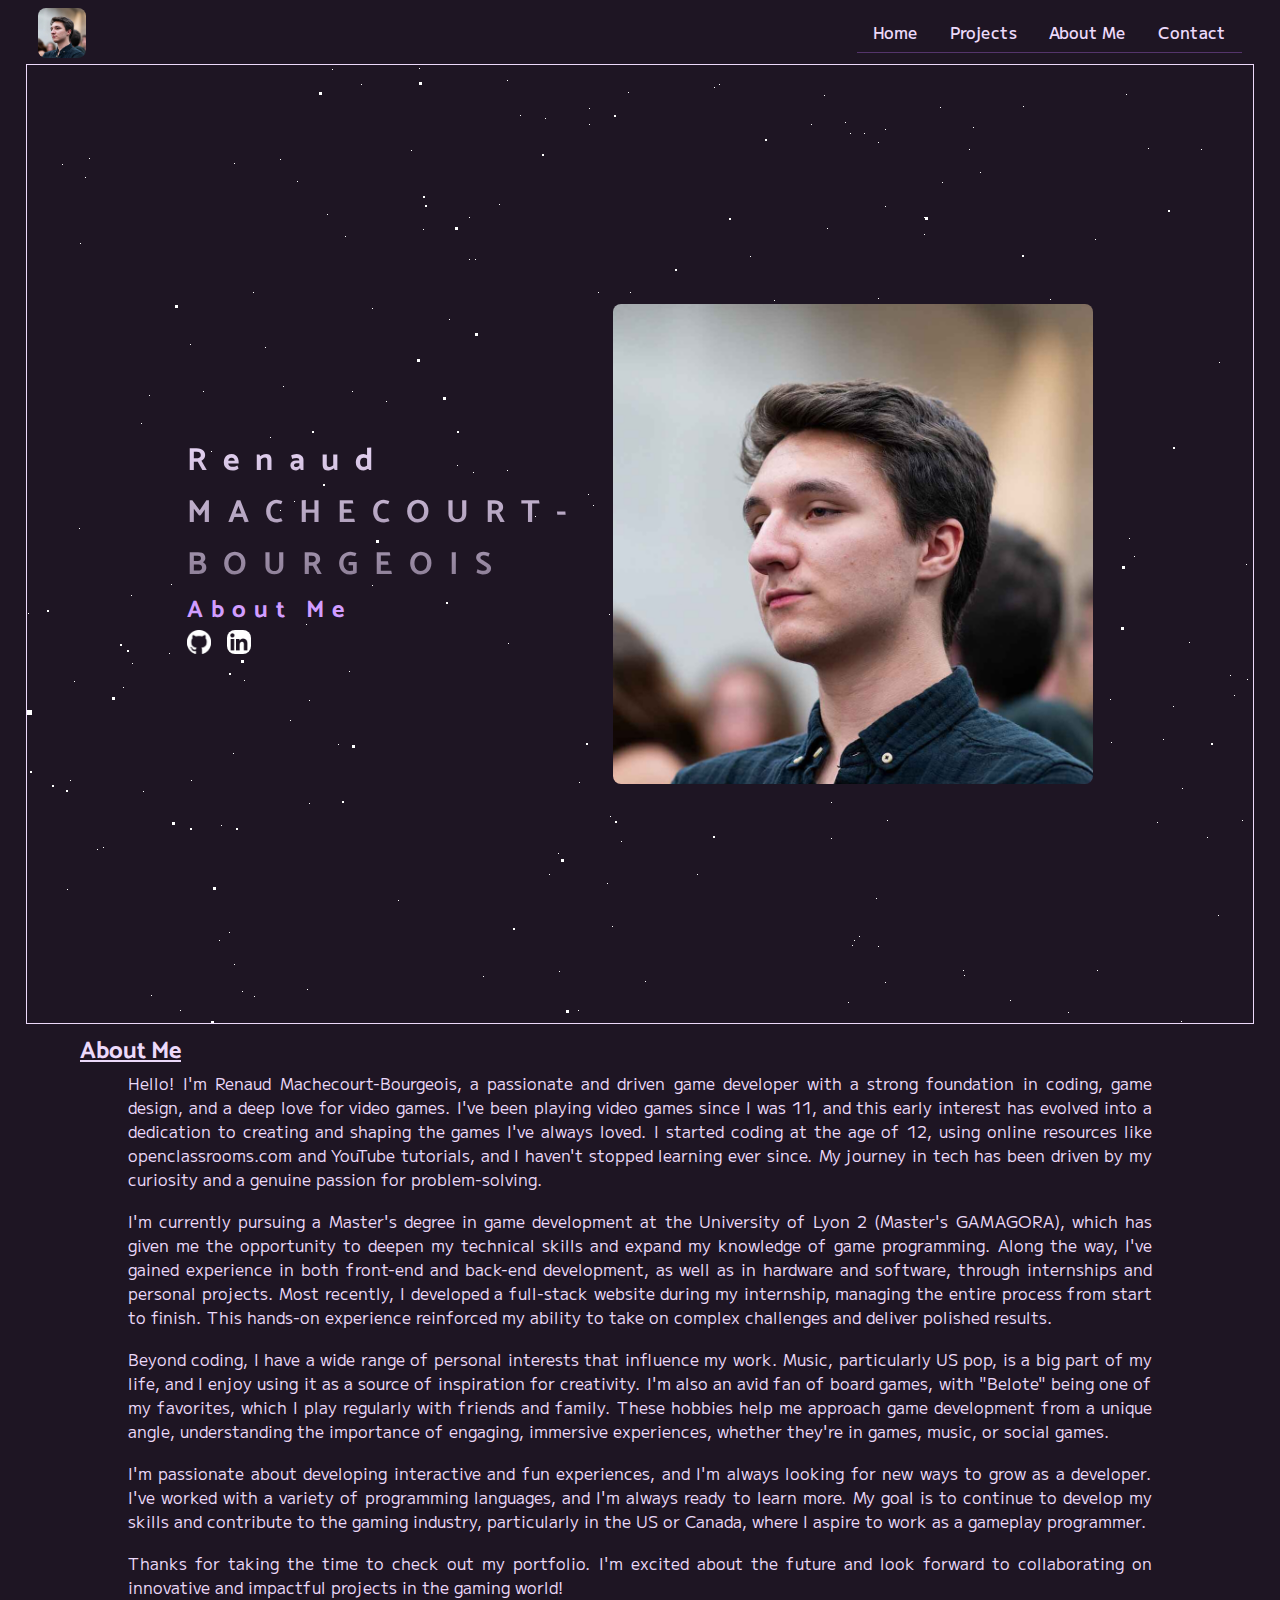
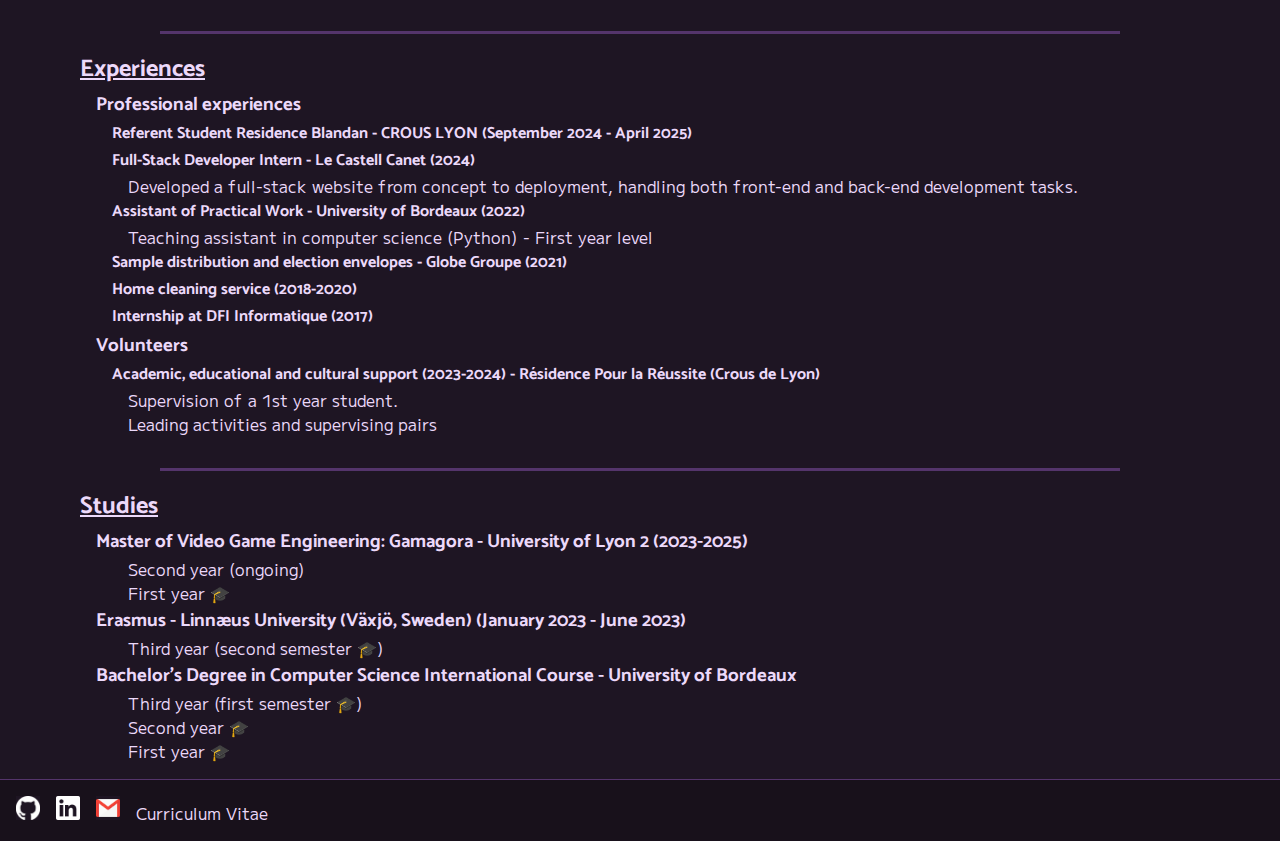
==== about-me.html @ 59f5eea8 "Added About Me page" ====
<!DOCTYPE html>
<html lang="en">
    <head>
        <meta charset="UTF-8">
        <meta name="viewport" content="width=device-width, initial-scale=1.0">
        <meta name="description" content="Welcome to my website/portfolio showing my work in game development">
        <meta property="og:title" content="Renaud MACHECOURT-BOURGEOIS">
        <title>About Me | Renaud Machecourt</title>
        <link rel="stylesheet" href="./styles/style_about-me.css">
        <link rel="stylesheet" href="./styles/stars.css">
        <link rel="manifest" type="application/manifest+json" href="./resources/icons/icons.webmanifest">
        <link rel="icon" href="./resources/images/logo/" type="image/x-icon">
        <script src="./stars.js"></script>
    </head>
    <body>
        <div class="header" id="header">
            <div class="container">
                <div class="logo">
                    <a href="./index.html"><img src="./resources/images/logo/logo.jpg" alt="Logo"></a>
                </div>
                <nav class="navbar">
                    <div class="onglets">
                        <a href="./index.html">Home</a>
                        <a href="./index.html#projects">Projects</a>
                        <a href="./about-me.html">About Me</a>
                        <a href="./contact.html">Contact</a>
                    </div>
                </nav>
            </div>
            <div class="text-header" id="text-header">
                <div class="links">
                    <h1>Renaud <br>MACHECOURT-BOURGEOIS</h1>
                    <h2>About Me</h2>
                    <div class="socials">
                        <a href="https://github.com/iTschoCapic"><img src="./resources/images/logo/GitHub.png" alt="GitHub Logo"></a>
                        <a href="https://www.linkedin.com/in/renaud-machecourt-bourgeois/"><img src="./resources/images/logo/LinkedIn.png" alt="LinkedIn Logo"></a>
                        <!-- <a href="https://itschocapic.github.io/"><img src="" alt=""></a> -->
                    </div>
                </div>
                    
                <img src="./resources/images/photo.jpg" alt="">
                <div class="stars_animation">
                    <div id="stars"></div>
                    <div id="stars2"></div>
                    <div id="stars3"></div>

                    <div id="shooting-star"></div>
                </div>
            </div>
        </div>
        <main>
            <div class="me">
                <h2>About Me</h2>
                    <p>Hello! I'm Renaud Machecourt-Bourgeois, a passionate and driven game developer with a strong foundation in coding, game design, and a deep love for video games. I've been playing video games since I was 11, and this early interest has evolved into a dedication to creating and shaping the games I've always loved. I started coding at the age of 12, using online resources like openclassrooms.com and YouTube tutorials, and I haven't stopped learning ever since. My journey in tech has been driven by my curiosity and a genuine passion for problem-solving.</p>
                    <br>
                    <p>I'm currently pursuing a Master's degree in game development at the University of Lyon 2 (Master's GAMAGORA), which has given me the opportunity to deepen my technical skills and expand my knowledge of game programming. Along the way, I've gained experience in both front-end and back-end development, as well as in hardware and software, through internships and personal projects. Most recently, I developed a full-stack website during my internship, managing the entire process from start to finish. This hands-on experience reinforced my ability to take on complex challenges and deliver polished results.</p>
                    <br>
                    <p>Beyond coding, I have a wide range of personal interests that influence my work. Music, particularly US pop, is a big part of my life, and I enjoy using it as a source of inspiration for creativity. I'm also an avid fan of board games, with "Belote" being one of my favorites, which I play regularly with friends and family. These hobbies help me approach game development from a unique angle, understanding the importance of engaging, immersive experiences, whether they're in games, music, or social games.</p>
                    <br>
                    <p>I'm passionate about developing interactive and fun experiences, and I'm always looking for new ways to grow as a developer. I've worked with a variety of programming languages, and I'm always ready to learn more. My goal is to continue to develop my skills and contribute to the gaming industry, particularly in the US or Canada, where I aspire to work as a gameplay programmer.</p>
                    <br>
                    <p>Thanks for taking the time to check out my portfolio. I'm excited about the future and look forward to collaborating on innovative and impactful projects in the gaming world!</p>
                <div class="border"></div>
            </div>
            <div class="experiences">
                <h2>Experiences</h2>
                    <h3>Professional experiences</h3>
                        <h4>Referent Student Residence Blandan - CROUS LYON (September 2024 - April 2025)</h4>
                        <h4>Full-Stack Developer Intern - Le Castell Canet (2024)</h4>
                            <p>Developed a full-stack website from concept to deployment, handling both front-end and back-end development tasks.</p>
                        <h4>Assistant of Practical Work - University of Bordeaux (2022)</h4>
                            <p>Teaching assistant in computer science (Python) - First year level</p>
                        <h4>Sample distribution and election envelopes - Globe Groupe (2021)</h4>
                        <h4>Home cleaning service (2018-2020)</h4>
                        <h4>Internship at DFI Informatique (2017)</h4>

                        <h3>Volunteers</h3>
                            <h4>Academic, educational and cultural support (2023-2024) - Résidence Pour la Réussite (Crous de Lyon)</h4>
                                <p>Supervision of a 1st year student.</p>
                                <p>Leading activities and supervising pairs</p>
                <div class="border"></div>
            </div>
            <div class="studies">
                <h2>Studies</h2>
                    <h3>Master of Video Game Engineering: Gamagora - University of Lyon 2 (2023-2025)</h3>
                        <p>Second year (ongoing)</p>
                        <p>First year 🎓</p>
                    <h3>Erasmus - Linnæus University (Växjö, Sweden) (January 2023 - June 2023)</h3>
                        <p>Third year (second semester 🎓)</p>
                    <h3>Bachelor's Degree in Computer Science International Course - University of Bordeaux</h3>
                        <p>Third year (first semester 🎓)</p>
                        <p>Second year 🎓</p>
                        <p>First year 🎓</p>
            </div>
        </main>
        <footer>
            <div class="contacts">
                <div class="github"><a href="https://github.com/iTschoCapic"><img src="./resources/images/logo/GitHub.png" alt="GitHub Logo"></a></div>
                <div class="linkedin"><a href="https://www.linkedin.com/in/renaud-machecourt-bourgeois/"><img src="./resources/images/logo/LinkedIn.png" alt="LinkedIn Logo"></a></div>
                <div class="mail"><a href="mailto:renaud.mb.58@gmail.com"><img src="./resources/images/logo/Gmail.png" alt=""></a></div>
                <div class="curriculum-vitae"><a href="./curriculum-vitae.html">Curriculum Vitae</a></div>
            </div>
        </footer>
    </body>
</html>
---- styles/style_about-me.css ----
@import url('https://fonts.googleapis.com/css2?family=Catamaran:wght@100..900&family=M+PLUS+2:wght@100..900&display=swap');

:root {
    --background: #18111B;      /* 1 */
    --foreground: #1E1523;      /* 2 */

    --muted: ;
    --muted-foreground: ;

    --accent: ;
    --accent-foreground: ;

    --popover: ;
    --popover-foreground: ;

    --border: #54346B;          /* 6 */
    --input: ;

    --card: #301C3B;            /* 3 */
    --card-foreground: #3D224E; /* 4 */

    --primary: #ECD9FA;
    --primary-foreground: #D19DFF;

    --secondary: ;
    --secondary-foreground: ;

    --destructive: ;
    --destructive-foreground: ;

    --ring: #664282;            /* 7 */

    --radius: 0.5rem;
}

/* Basic reset and styling */
* {
    margin: 0;
    padding: 0;
    box-sizing: border-box;
    background-color: #1E1523;
    color: var(--primary);
}

body {
    font-size: 1rem; /* Sets a base font-size for rem units */
}

h1, h2, h3, h4, h5, h6 {
    font-family: Catamaran;
}

p, .skill, a {
    font-family: 'M PLUS 2';
}

.header {
    font-family: Catamaran;
    width: 100%;
    padding: 0.5rem 2%;
}

.header .container {
    display: flex; /* Use flexbox to place logo and navbar side by side */
    justify-content: space-between; /* Distribute space between logo and navbar */
    align-items: center; /* Align them vertically in the middle */
    height: 3rem; /* Set a height for the container */
    width: 100%;
    padding: 0.5rem 1%; /* Padding on the left and right */
}

/* -------------------------------------------------- */
/* ---------------------- Logo ---------------------- */
/* -------------------------------------------------- */

body .header .logo{
    z-index: 3;
    height: 3rem;
    border-radius: 0.5rem;
}

body .header .logo a {
    display: flex;
    border-radius: 0.5rem;
}

body .header .logo a:hover {
    opacity: 0.7;
    transition: ease 0.3s;
}

body .header .logo a img {
    max-width: 100%;
    max-height: 100%;
    width: 3rem;
    border-radius: 0.5rem;
}

/* -------------------------------------------------- */
/* --------------------- NavBar --------------------- */
/* -------------------------------------------------- */
.navbar {
    z-index: 0;
    display: grid;
    justify-content: right;
    border-bottom: solid 0.1rem var(--border);
}

.navbar a {
    display: flex;
    text-decoration: none;
    padding: 0.5rem 1rem;
    font-weight: 500;
    transition: background-color 0.3s ease;
}

.navbar a:hover {
    background-color: var(--foreground); /* #9A5CD0 */ 
}

.navbar .onglets {
    display: flex;
}

.navbar .onglets :hover {
    background-color: var(--card);
}

.navbar .onglets img {
    width: 1rem;
    margin-top: 0.4rem;
    margin-left: 0.2rem;
    margin-bottom: 0.4rem;
}

.navbar .onglets img:hover {
    width: 1rem;
    font-weight: bold;
    text-decoration: none;
    border-bottom: none;
}

/* -------------------------------------------------- */
/* ------------------ Text-Header ------------------- */
/* -------------------------------------------------- */

.header .text-header {
    margin-top: 0.5rem;
    min-height: 60rem;
    max-height: 60rem;
    position: relative;
    z-index: 2;
    display: flex;
    flex-direction: row;
    align-items: center;
    justify-content: space-between;
    border: solid 0.1rem var(--primary);
    background-color: transparent;
    overflow: hidden;
}

.header .text-header .links {
    background-color: transparent;
    margin-left: 10rem;
}

.header .text-header .links h1 {
    color: var(--primary);
    text-align: left;
    letter-spacing: 1rem;

    background: linear-gradient(var(--primary), rgba(236, 217, 250, 0.5));
    -webkit-background-clip: text;
    -webkit-text-fill-color: transparent;
    background-clip: text;
    color: transparent;
    background-color: transparent;
}

.header .text-header .links h2 {
    color: var(--primary-foreground);
    text-align: left;
    letter-spacing: 0.5rem;

    -webkit-background-clip: text;
    background-clip: text;
    background-color: transparent;
}

.header .text-header .links .socials {
    z-index: 2;
    display: flex;
    flex-direction: row;
    justify-content: left;
    gap: 1rem;
    align-items: center;
    background-color: transparent;
}

.header .text-header .links .socials a {
    width: 1.5rem;
    height: 1.5rem;
}

.header .text-header .links .socials a img {
    width: 1.5rem;
    height: 1.5rem;
}

.header .text-header img {
    z-index: 1;
    border-radius: 0.5rem;
    width: 30rem;
    margin-right: 10rem;
}

/* -------------------------------------------------- */
/* ---------------------- Main ---------------------- */
/* -------------------------------------------------- */

main h2 {
    margin-left: -5rem;
    margin-right: -5rem;
    text-decoration: underline;
}

main h3 {
    margin-left: -4rem;
    margin-right: -4rem;
}

main h4 {
    margin-left: -3rem;
    margin-right: -3rem;
}

main p {
    margin-left: -2rem;
    margin-right: -2rem;
    text-align: justify;
}

main p i {
    margin-left: -2rem;
    text-align: start;
}

main {
    padding-bottom: 1rem;
    margin: 0rem 10rem 0rem 10rem;
}

main .border {
    padding: 1rem 0rem 0rem 0rem;
    margin-top: 2rem;
    border-top: solid 0.2rem var(--border);
}

/* -------------------------------------------------- */
/* --------------------- Footer --------------------- */
/* -------------------------------------------------- */

footer {
    display: flex;
    justify-content: space-between;
    padding: 1rem;
    border-top: solid 0.1rem var(--border);
    background-color: var(--background);
    width: 100%;
    box-sizing: border-box; /* Ensure padding is included in the width */
}

footer .contacts {
    background-color: var(--background);
}

footer .contacts a {
    text-decoration: none;
    background-color: var(--background);
}

footer .contacts a img {
    width: 1.5rem;
    height: 1.5rem;
}

footer .contacts {
    display: flex;
    flex-direction: row; /* Stack items vertically */
    gap: 1rem;
    align-items: flex-end;
}

@media (max-width: 768px) {
    .skills .categories-container {
        grid-template-columns: 1fr;
    }
}
---- styles/stars.css ----
:root {
    --shadows-small: multiple-box-shadow(700);
    --shadows-medium: multiple-box-shadow(200);
    --shadows-big: multiple-box-shadow(100);
    --shadows-shooting: multiple-box-shadow(1);
}

.header .text-header .stars_animation {
    position: absolute;
    pointer-events: none; /* Allow interaction with elements on top */
    z-index: -1; /* Keep it behind the header content */
}

.header .text-header #stars {
    width: 1px;
    height: 1px;
    background: transparent;
    box-shadow: var(--shadows-small);
    animation: animStar 50s linear infinite;
}
  
.header .text-header #stars::after {
    content: " ";
    position: absolute;
    top: 100%;
    width: 1px;
    height: 1px;
    background: transparent;
    box-shadow: var(--shadows-small);
}
  
.header .text-header #stars2 {
    width: 2px;
    height: 2px;
    background: transparent;
    box-shadow: var(--shadows-medium);
    animation: animStar 100s linear infinite;
}
  
.header .text-header #stars2::after {
    content: " ";
    position: absolute;
    top: 100%;
    width: 2px;
    height: 2px;
    background: transparent;
    box-shadow: var(--shadows-medium);
}
  
.header .text-header #stars3 {
    width: 3px;
    height: 3px;
    background: transparent;
    box-shadow: var(--shadows-big);
    animation: animStar 150s linear infinite, twinkle 5s linear infinite;
}
  
.header .text-header #stars3::after {
    content: " ";
    position: absolute;
    top: 100%;
    width: 3px;
    height: 3px;
    background: transparent;
    box-shadow: var(--shadows-big);
}

.header .text-header #shooting-star {
    width: 5px;
    height: 5px;
    background: transparent;
    box-shadow: var(--shadows-shooting);
    animation: animShootingStar 10s linear infinite;
}

.header .text-header #shooting-star:after {
    content: " ";
    position: absolute;
    top: 100%;
    width: 5px;
    height: 5px;
    background: transparent;
    box-shadow: var(--shadows-shooting);
}

@keyframes animStar {
    from {
        transform: translate(0vh);
    }
    to {
        transform: translate(-20vh, -50vh);
    }
}

@keyframes animShootingStar {
    from {
        transform: translate(0vh);
    }
    to {
        transform: translate(300vh, -40vh);
    }
}

@keyframes twinkle {
    0% {
      opacity: 0.5;
    }
    50% {
      opacity: 1;
    }
    100% {
      opacity: 0.5;
    }
  }
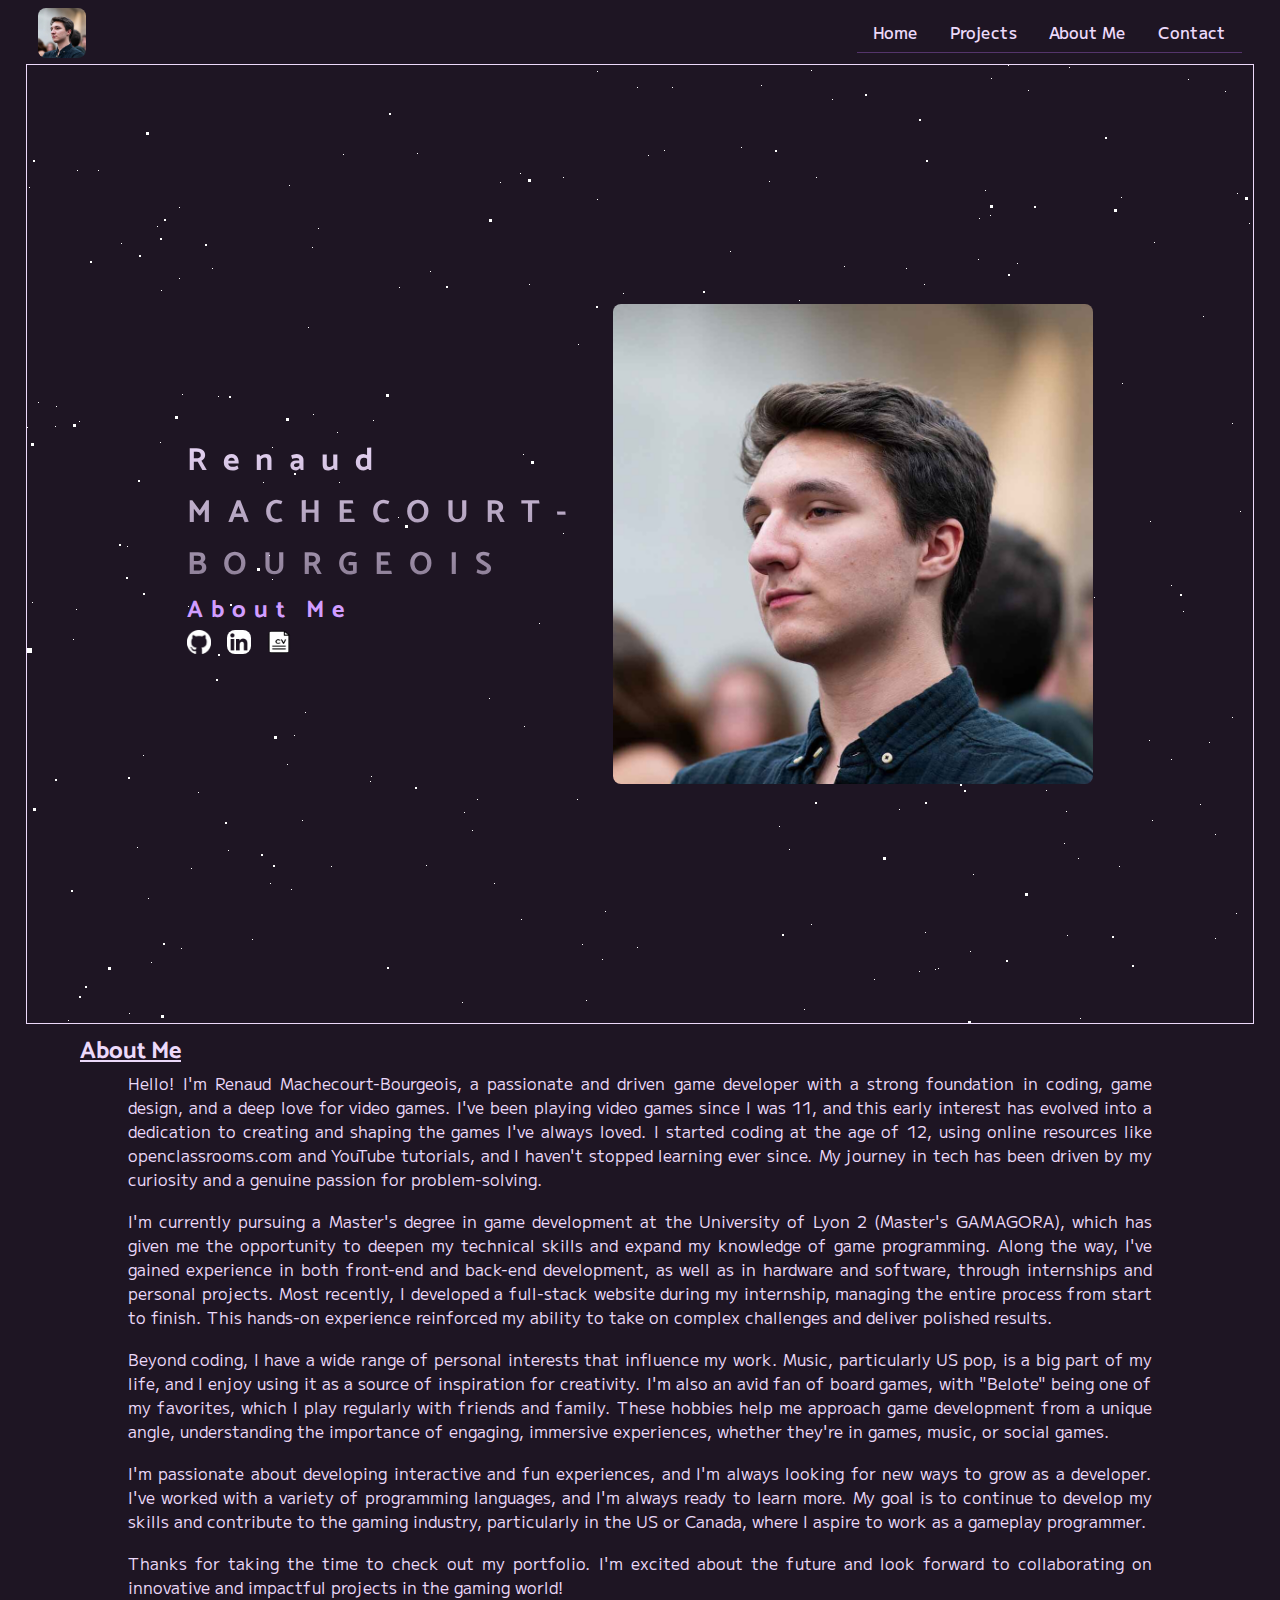
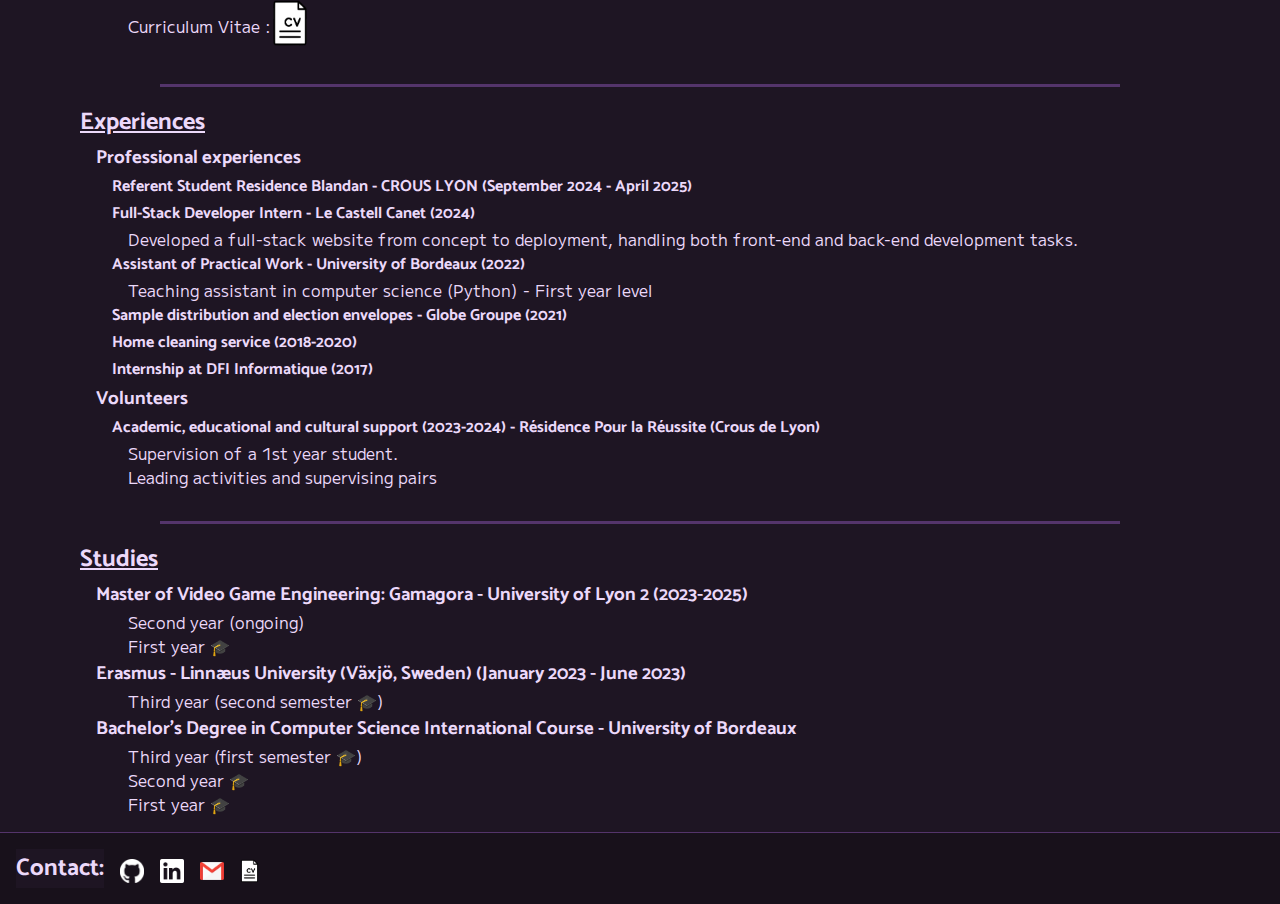
==== commit be7a1995: "adjusting footer" ====
--- a/about-me.html
+++ b/about-me.html
@@ -23,7 +23,7 @@
                         <a href="./index.html">Home</a>
                         <a href="./index.html#projects">Projects</a>
                         <a href="./about-me.html">About Me</a>
-                        <a href="./contact.html">Contact</a>
+                        <a href="./index.html#contacts">Contact</a>
                     </div>
                 </nav>
             </div>
@@ -34,6 +34,7 @@
                     <div class="socials">
                         <a href="https://github.com/iTschoCapic"><img src="./resources/images/logo/GitHub.png" alt="GitHub Logo"></a>
                         <a href="https://www.linkedin.com/in/renaud-machecourt-bourgeois/"><img src="./resources/images/logo/LinkedIn.png" alt="LinkedIn Logo"></a>
+                        <a href="./resources/MACHECOURT-BOURGEOIS_Renaud-Curriculum-Vitae.pdf" download><img src="./resources/images/logo/cv2.png" alt=""></a>
                         <!-- <a href="https://itschocapic.github.io/"><img src="" alt=""></a> -->
                     </div>
                 </div>
@@ -60,9 +61,11 @@
                     <p>I'm passionate about developing interactive and fun experiences, and I'm always looking for new ways to grow as a developer. I've worked with a variety of programming languages, and I'm always ready to learn more. My goal is to continue to develop my skills and contribute to the gaming industry, particularly in the US or Canada, where I aspire to work as a gameplay programmer.</p>
                     <br>
                     <p>Thanks for taking the time to check out my portfolio. I'm excited about the future and look forward to collaborating on innovative and impactful projects in the gaming world!</p>
+
+                    <p class="cv">Curriculum Vitae :<a href="./resources/MACHECOURT-BOURGEOIS_Renaud-Curriculum-Vitae.pdf" download><img src="./resources/images/logo/cv2.png" alt=""></a></p>
                 <div class="border"></div>
             </div>
-            <div class="experiences">
+            <div class="experiences" id="curriculum-vitae">
                 <h2>Experiences</h2>
                     <h3>Professional experiences</h3>
                         <h4>Referent Student Residence Blandan - CROUS LYON (September 2024 - April 2025)</h4>
@@ -95,10 +98,11 @@
         </main>
         <footer>
             <div class="contacts">
+                <h2>Contact:</h2>
                 <div class="github"><a href="https://github.com/iTschoCapic"><img src="./resources/images/logo/GitHub.png" alt="GitHub Logo"></a></div>
                 <div class="linkedin"><a href="https://www.linkedin.com/in/renaud-machecourt-bourgeois/"><img src="./resources/images/logo/LinkedIn.png" alt="LinkedIn Logo"></a></div>
                 <div class="mail"><a href="mailto:renaud.mb.58@gmail.com"><img src="./resources/images/logo/Gmail.png" alt=""></a></div>
-                <div class="curriculum-vitae"><a href="./curriculum-vitae.html">Curriculum Vitae</a></div>
+                <div class="curriculum-vitae"><a href="./resources/MACHECOURT-BOURGEOIS_Renaud-Curriculum-Vitae.pdf" download><img src="./resources/images/logo/cv2.png" alt=""></a></div>
             </div>
         </footer>
     </body>
--- a/styles/style_about-me.css
+++ b/styles/style_about-me.css
@@ -205,6 +205,7 @@
 .header .text-header .links .socials a img {
     width: 1.5rem;
     height: 1.5rem;
+    background-color: transparent;
 }
 
 .header .text-header img {
@@ -218,6 +219,21 @@
 /* ---------------------- Main ---------------------- */
 /* -------------------------------------------------- */
 
+main {
+    padding-bottom: 1rem;
+    margin: 0rem 10rem 0rem 10rem;
+}
+
+main .border {
+    padding: 1rem 0rem 0rem 0rem;
+    margin-top: 2rem;
+    border-top: solid 0.2rem var(--border);
+}
+
+main img {
+    height: 3rem;
+}
+
 main h2 {
     margin-left: -5rem;
     margin-right: -5rem;
@@ -245,15 +261,12 @@
     text-align: start;
 }
 
-main {
-    padding-bottom: 1rem;
-    margin: 0rem 10rem 0rem 10rem;
-}
-
-main .border {
-    padding: 1rem 0rem 0rem 0rem;
-    margin-top: 2rem;
-    border-top: solid 0.2rem var(--border);
+main .cv {
+    margin-left: -2rem;
+    margin-right: -2rem;
+    text-align: justify;
+    display: flex;          /* Enable flexbox layout */
+    align-items: center;     /* Vertically center the content */
 }
 
 /* -------------------------------------------------- */
@@ -270,25 +283,22 @@
     box-sizing: border-box; /* Ensure padding is included in the width */
 }
 
-footer .contacts {
-    background-color: var(--background);
-}
-
 footer .contacts a {
     text-decoration: none;
     background-color: var(--background);
 }
 
 footer .contacts a img {
-    width: 1.5rem;
     height: 1.5rem;
+    background-color: var(--background);
 }
 
 footer .contacts {
     display: flex;
-    flex-direction: row; /* Stack items vertically */
+    flex-direction: row;
     gap: 1rem;
     align-items: flex-end;
+    background-color: var(--background);
 }
 
 @media (max-width: 768px) {
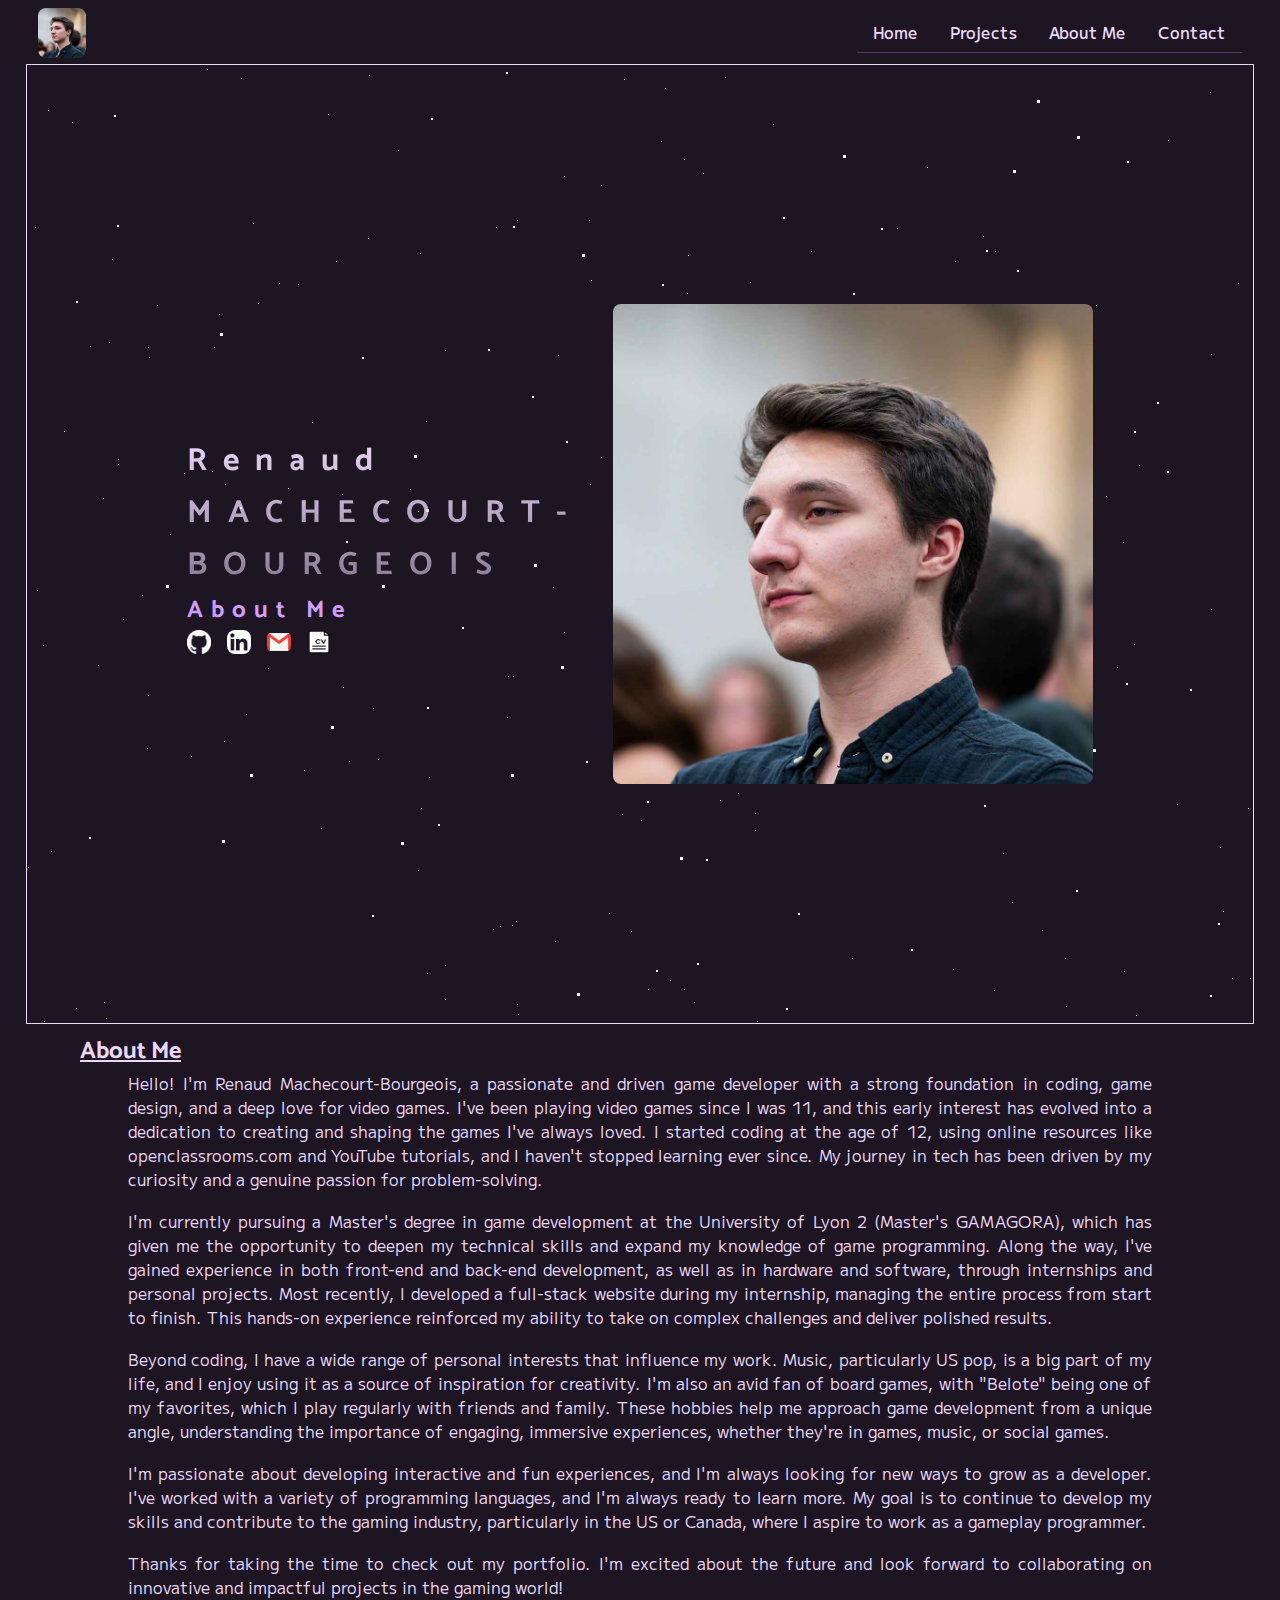
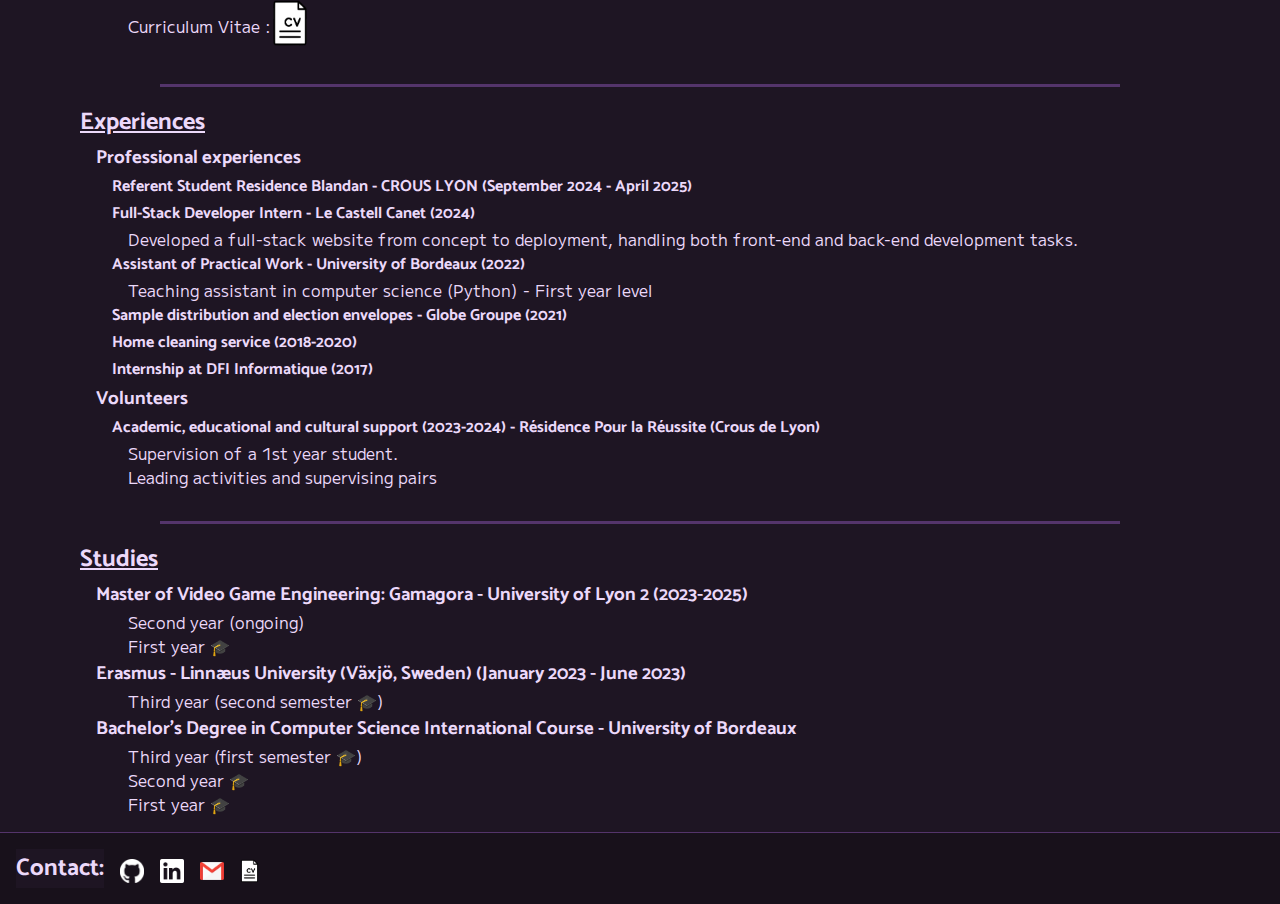
==== commit ea1946de: "Fix and add footer img in text-header" ====
--- a/about-me.html
+++ b/about-me.html
@@ -34,8 +34,8 @@
                     <div class="socials">
                         <a href="https://github.com/iTschoCapic"><img src="./resources/images/logo/GitHub.png" alt="GitHub Logo"></a>
                         <a href="https://www.linkedin.com/in/renaud-machecourt-bourgeois/"><img src="./resources/images/logo/LinkedIn.png" alt="LinkedIn Logo"></a>
+                        <a href="mailto:renaud.mb.58@gmail.com"><img src="./resources/images/logo/Gmail.png" alt=""></a>
                         <a href="./resources/MACHECOURT-BOURGEOIS_Renaud-Curriculum-Vitae.pdf" download><img src="./resources/images/logo/cv2.png" alt=""></a>
-                        <!-- <a href="https://itschocapic.github.io/"><img src="" alt=""></a> -->
                     </div>
                 </div>
                     
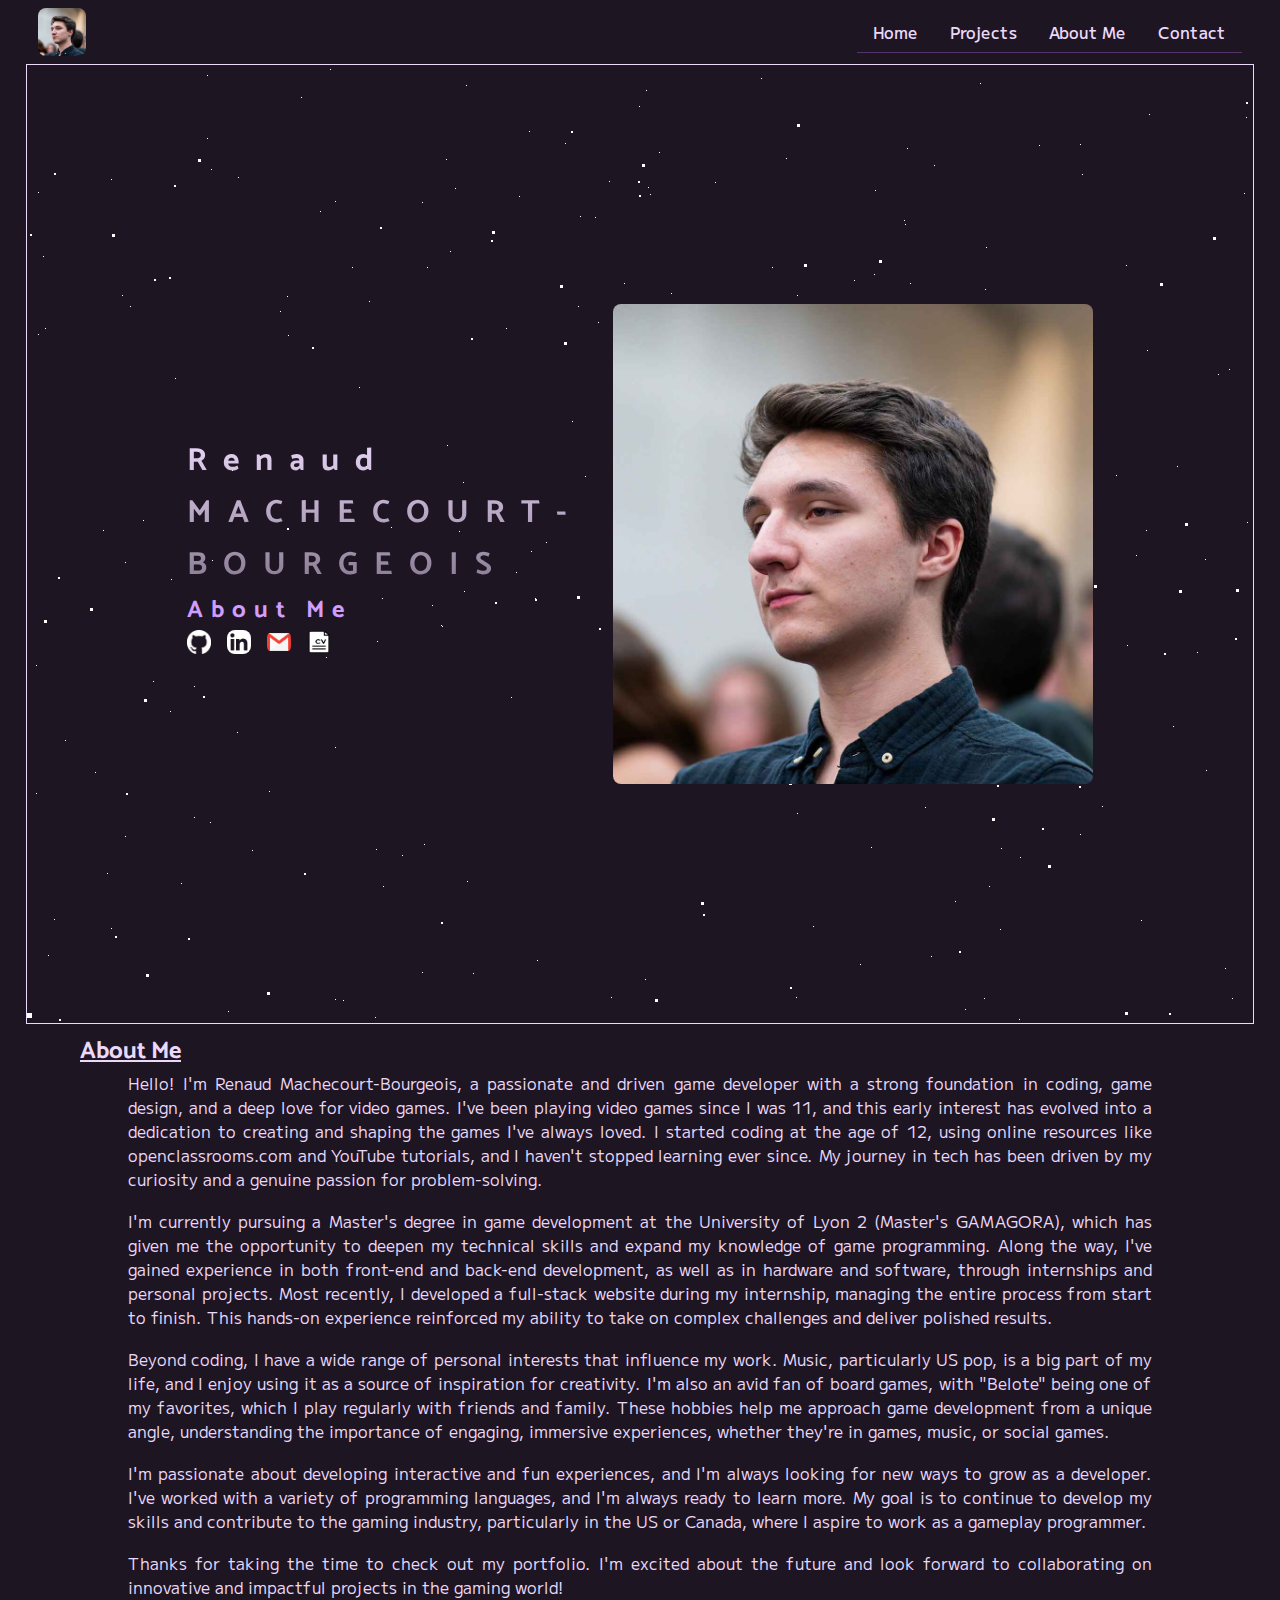
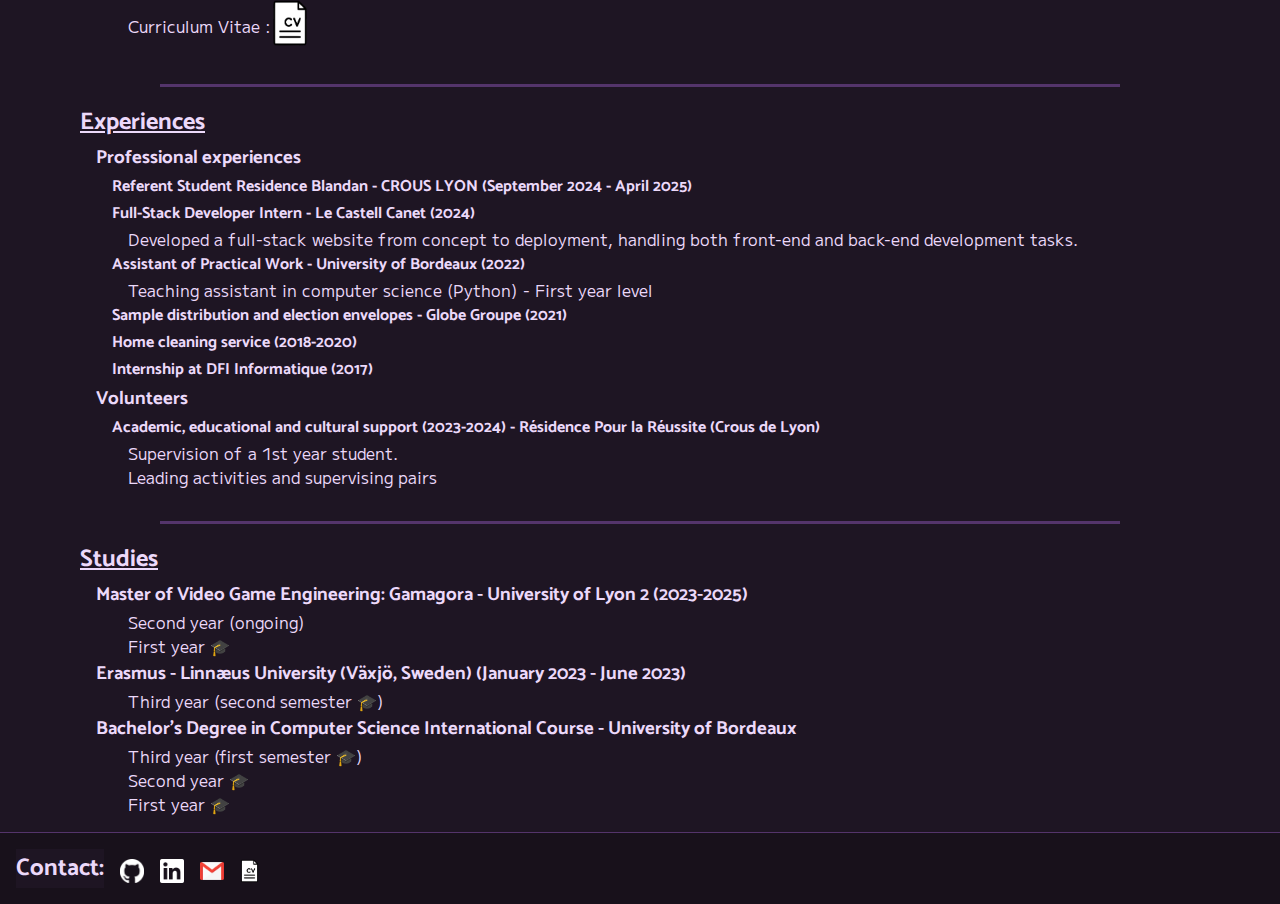
==== commit 884ef692: "Adding GeoMod page, correcting css in text-header" ====
--- a/about-me.html
+++ b/about-me.html
@@ -21,7 +21,7 @@
                 <nav class="navbar">
                     <div class="onglets">
                         <a href="./index.html">Home</a>
-                        <a href="./index.html#projects">Projects</a>
+                        <a href="./projects.html">Projects</a>
                         <a href="./about-me.html">About Me</a>
                         <a href="./index.html#contacts">Contact</a>
                     </div>
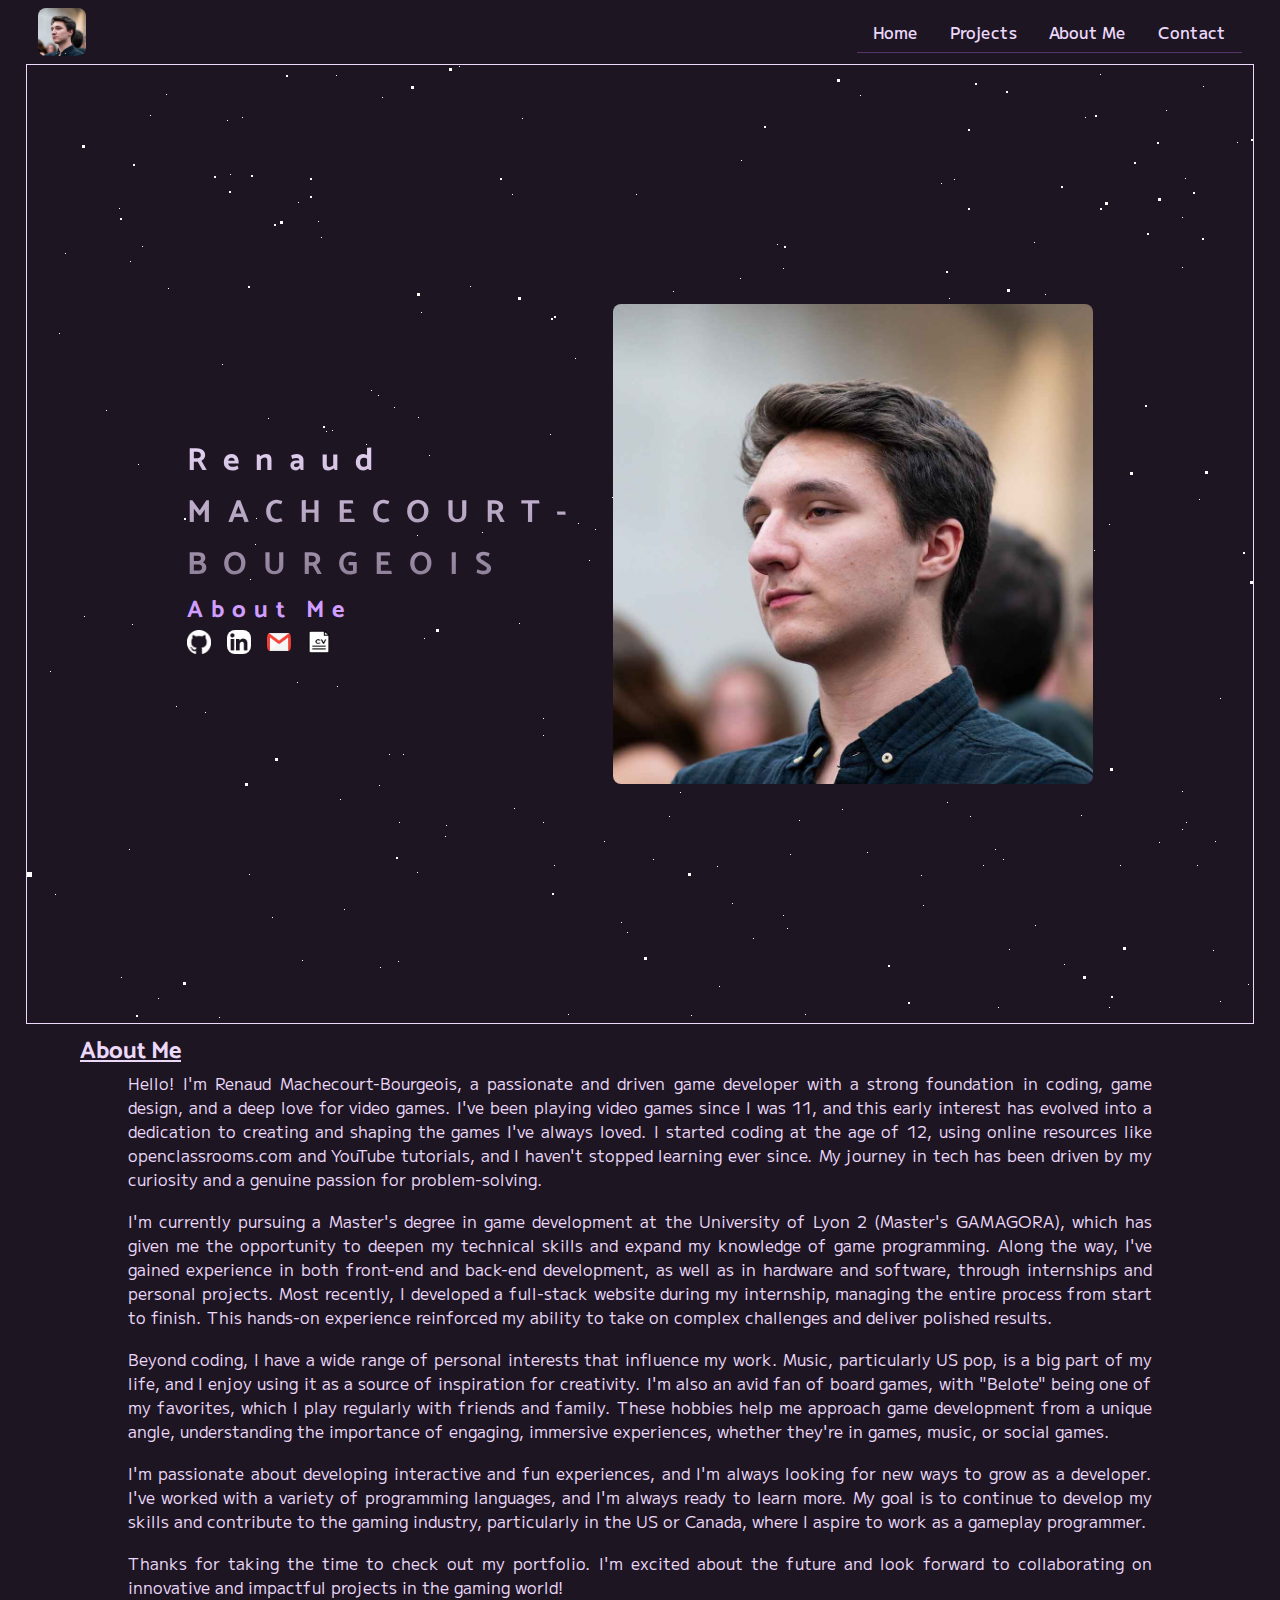
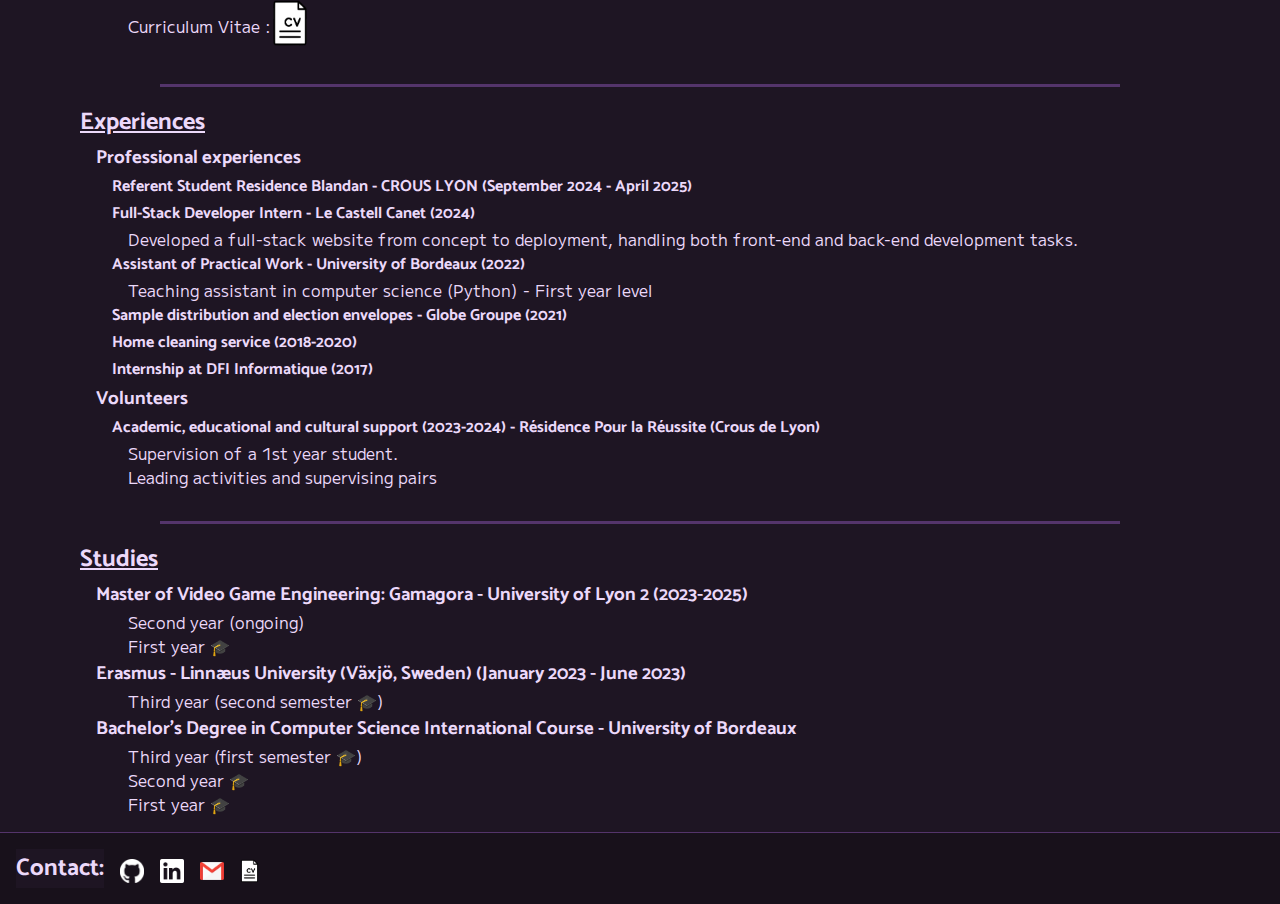
==== commit 4f67852b: "Added phone version for all pages, also adapted the planetes.css for phone" ====
--- a/about-me.html
+++ b/about-me.html
@@ -39,7 +39,7 @@
                     </div>
                 </div>
                     
-                <img src="./resources/images/photo.jpg" alt="">
+                <img src="./resources/images/photo.jpg" alt="" class="photo">
                 <div class="stars_animation">
                     <div id="stars"></div>
                     <div id="stars2"></div>
@@ -52,20 +52,20 @@
         <main>
             <div class="me">
                 <h2>About Me</h2>
-                    <p>Hello! I'm Renaud Machecourt-Bourgeois, a passionate and driven game developer with a strong foundation in coding, game design, and a deep love for video games. I've been playing video games since I was 11, and this early interest has evolved into a dedication to creating and shaping the games I've always loved. I started coding at the age of 12, using online resources like openclassrooms.com and YouTube tutorials, and I haven't stopped learning ever since. My journey in tech has been driven by my curiosity and a genuine passion for problem-solving.</p>
+                    <p class="about-me-p">Hello! I'm Renaud Machecourt-Bourgeois, a passionate and driven game developer with a strong foundation in coding, game design, and a deep love for video games. I've been playing video games since I was 11, and this early interest has evolved into a dedication to creating and shaping the games I've always loved. I started coding at the age of 12, using online resources like openclassrooms.com and YouTube tutorials, and I haven't stopped learning ever since. My journey in tech has been driven by my curiosity and a genuine passion for problem-solving.</p>
                     <br>
-                    <p>I'm currently pursuing a Master's degree in game development at the University of Lyon 2 (Master's GAMAGORA), which has given me the opportunity to deepen my technical skills and expand my knowledge of game programming. Along the way, I've gained experience in both front-end and back-end development, as well as in hardware and software, through internships and personal projects. Most recently, I developed a full-stack website during my internship, managing the entire process from start to finish. This hands-on experience reinforced my ability to take on complex challenges and deliver polished results.</p>
+                    <p class="about-me-p">I'm currently pursuing a Master's degree in game development at the University of Lyon 2 (Master's GAMAGORA), which has given me the opportunity to deepen my technical skills and expand my knowledge of game programming. Along the way, I've gained experience in both front-end and back-end development, as well as in hardware and software, through internships and personal projects. Most recently, I developed a full-stack website during my internship, managing the entire process from start to finish. This hands-on experience reinforced my ability to take on complex challenges and deliver polished results.</p>
                     <br>
-                    <p>Beyond coding, I have a wide range of personal interests that influence my work. Music, particularly US pop, is a big part of my life, and I enjoy using it as a source of inspiration for creativity. I'm also an avid fan of board games, with "Belote" being one of my favorites, which I play regularly with friends and family. These hobbies help me approach game development from a unique angle, understanding the importance of engaging, immersive experiences, whether they're in games, music, or social games.</p>
+                    <p class="about-me-p">Beyond coding, I have a wide range of personal interests that influence my work. Music, particularly US pop, is a big part of my life, and I enjoy using it as a source of inspiration for creativity. I'm also an avid fan of board games, with "Belote" being one of my favorites, which I play regularly with friends and family. These hobbies help me approach game development from a unique angle, understanding the importance of engaging, immersive experiences, whether they're in games, music, or social games.</p>
                     <br>
-                    <p>I'm passionate about developing interactive and fun experiences, and I'm always looking for new ways to grow as a developer. I've worked with a variety of programming languages, and I'm always ready to learn more. My goal is to continue to develop my skills and contribute to the gaming industry, particularly in the US or Canada, where I aspire to work as a gameplay programmer.</p>
+                    <p class="about-me-p">I'm passionate about developing interactive and fun experiences, and I'm always looking for new ways to grow as a developer. I've worked with a variety of programming languages, and I'm always ready to learn more. My goal is to continue to develop my skills and contribute to the gaming industry, particularly in the US or Canada, where I aspire to work as a gameplay programmer.</p>
                     <br>
-                    <p>Thanks for taking the time to check out my portfolio. I'm excited about the future and look forward to collaborating on innovative and impactful projects in the gaming world!</p>
+                    <p class="about-me-p">Thanks for taking the time to check out my portfolio. I'm excited about the future and look forward to collaborating on innovative and impactful projects in the gaming world!</p>
 
-                    <p class="cv">Curriculum Vitae :<a href="./resources/MACHECOURT-BOURGEOIS_Renaud-Curriculum-Vitae.pdf" download><img src="./resources/images/logo/cv2.png" alt=""></a></p>
+                    <p class="curriculum-vitae">Curriculum Vitae :<a href="./resources/MACHECOURT-BOURGEOIS_Renaud-Curriculum-Vitae.pdf" download><img src="./resources/images/logo/cv2.png" alt=""></a></p>
                 <div class="border"></div>
             </div>
-            <div class="experiences" id="curriculum-vitae">
+            <div class="experiences">
                 <h2>Experiences</h2>
                     <h3>Professional experiences</h3>
                         <h4>Referent Student Residence Blandan - CROUS LYON (September 2024 - April 2025)</h4>
--- a/styles/style_about-me.css
+++ b/styles/style_about-me.css
@@ -4,29 +4,13 @@
     --background: #18111B;      /* 1 */
     --foreground: #1E1523;      /* 2 */
 
-    --muted: ;
-    --muted-foreground: ;
-
-    --accent: ;
-    --accent-foreground: ;
-
-    --popover: ;
-    --popover-foreground: ;
-
     --border: #54346B;          /* 6 */
-    --input: ;
 
     --card: #301C3B;            /* 3 */
     --card-foreground: #3D224E; /* 4 */
 
     --primary: #ECD9FA;
     --primary-foreground: #D19DFF;
-
-    --secondary: ;
-    --secondary-foreground: ;
-
-    --destructive: ;
-    --destructive-foreground: ;
 
     --ring: #664282;            /* 7 */
 
@@ -200,6 +184,7 @@
 .header .text-header .links .socials a {
     width: 1.5rem;
     height: 1.5rem;
+    background-color: transparent;
 }
 
 .header .text-header .links .socials a img {
@@ -256,12 +241,7 @@
     text-align: justify;
 }
 
-main p i {
-    margin-left: -2rem;
-    text-align: start;
-}
-
-main .cv {
+main .curriculum-vitae {
     margin-left: -2rem;
     margin-right: -2rem;
     text-align: justify;
@@ -302,7 +282,70 @@
 }
 
 @media (max-width: 768px) {
-    .skills .categories-container {
-        grid-template-columns: 1fr;
+    
+    .navbar {
+        white-space: nowrap;
+    }
+
+    .navbar a {
+        padding: 0.5rem 0.5rem;
+    }
+
+    .header .text-header {
+        min-height: 50rem;
+        max-height: 50rem;
+        align-items: start;
+    }
+    
+    .header .text-header .links {
+        margin: 0rem 0rem 0rem 1rem;
+    }
+    
+    .header .text-header .photo {
+        position: absolute;
+        width: 20rem;
+        margin: 28rem 0rem 0rem 3rem;
+    }
+
+    main {
+        padding-bottom: 1rem;
+        margin: 0rem 3rem 0rem 3rem;
+    }
+    
+    main .border {
+        padding: 1rem 0rem 0rem 0rem;
+        margin-top: 2rem;
+        border-top: solid 0.2rem var(--border);
+    }
+    
+    main img {
+        height: 3rem;
+    }
+    
+    main h2 {
+        margin-left: -2rem;
+        margin-right: -2rem;
+        text-decoration: underline;
+    }
+    
+    main h3 {
+        margin-left: -1rem;
+        margin-right: -1rem;
+    }
+    
+    main h4 {
+        margin-left: 0rem;
+        margin-right: 0rem;
+    }
+    
+    main p {
+        margin-left: 1rem;
+        margin-right: 1rem;
+        text-align: justify;
+    }
+
+    main .about-me-p {
+        margin-left: -2rem;
+        margin-right: -2rem;
     }
 }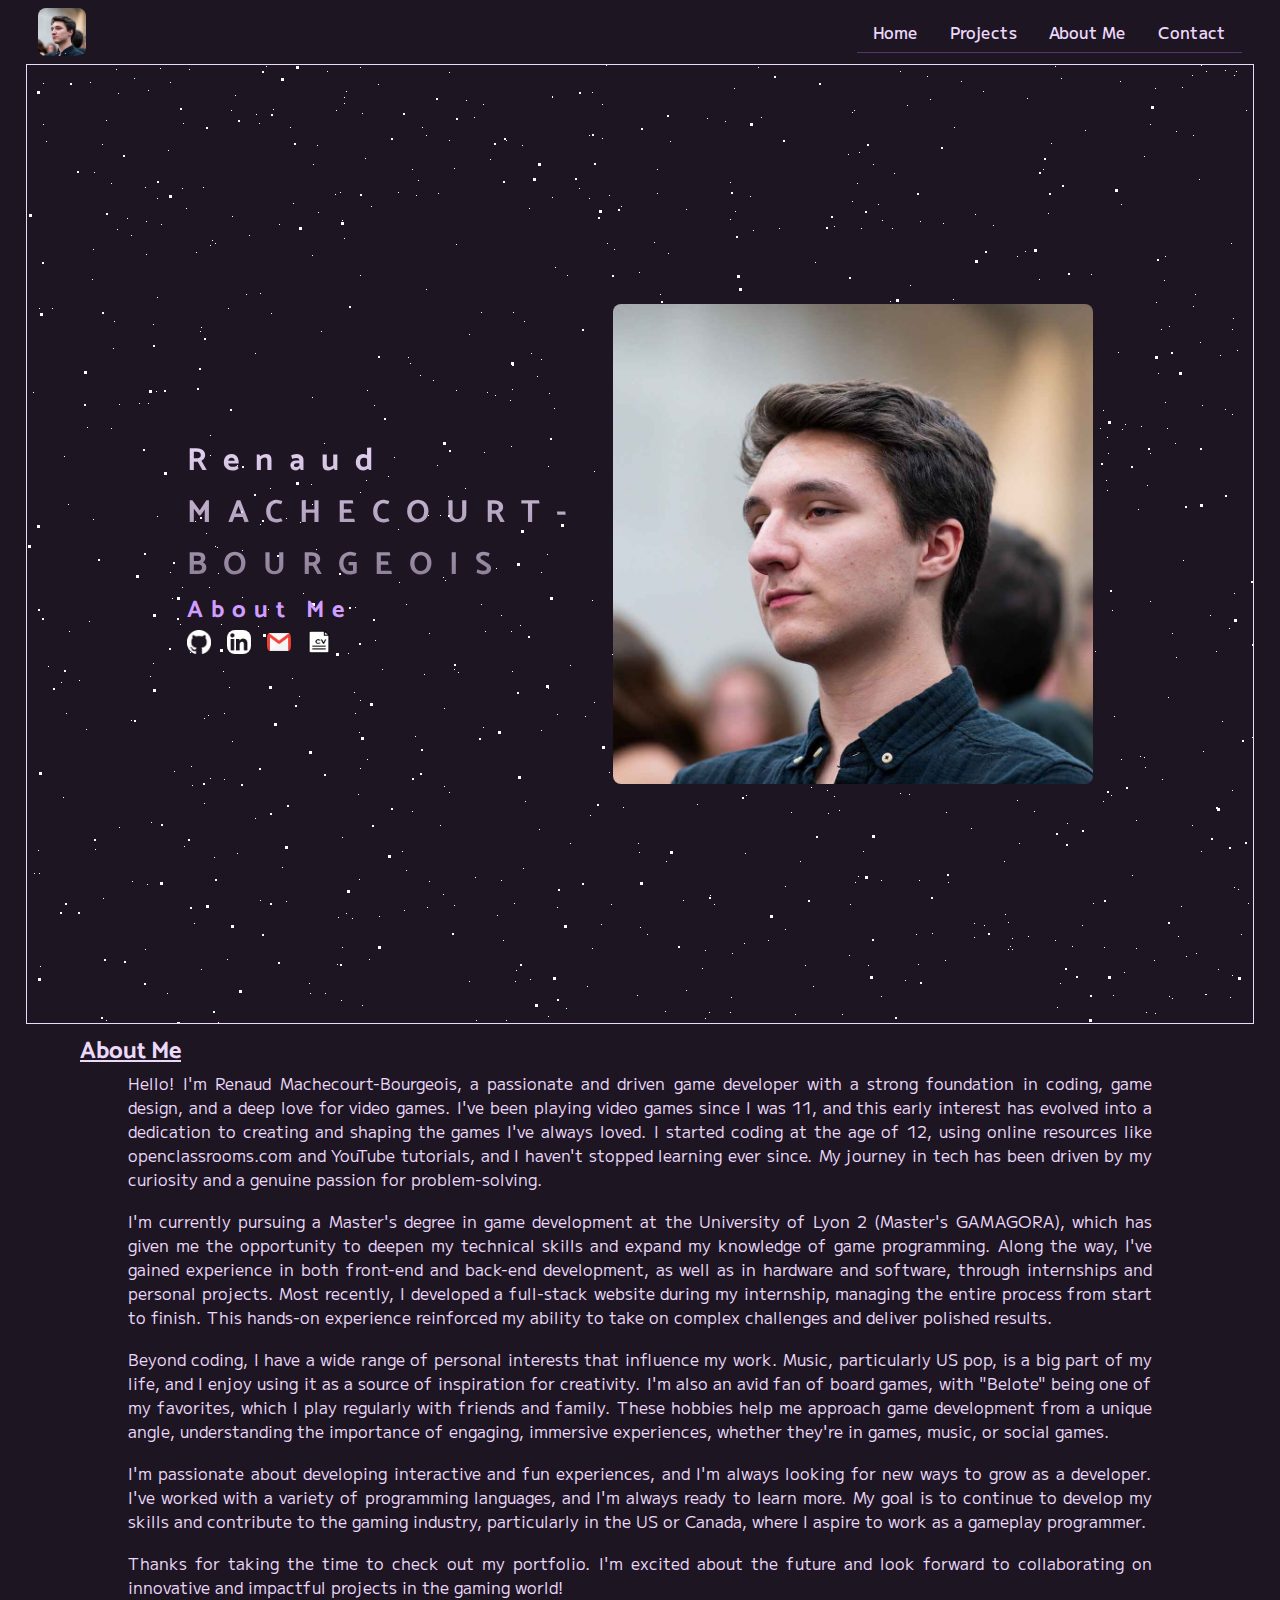
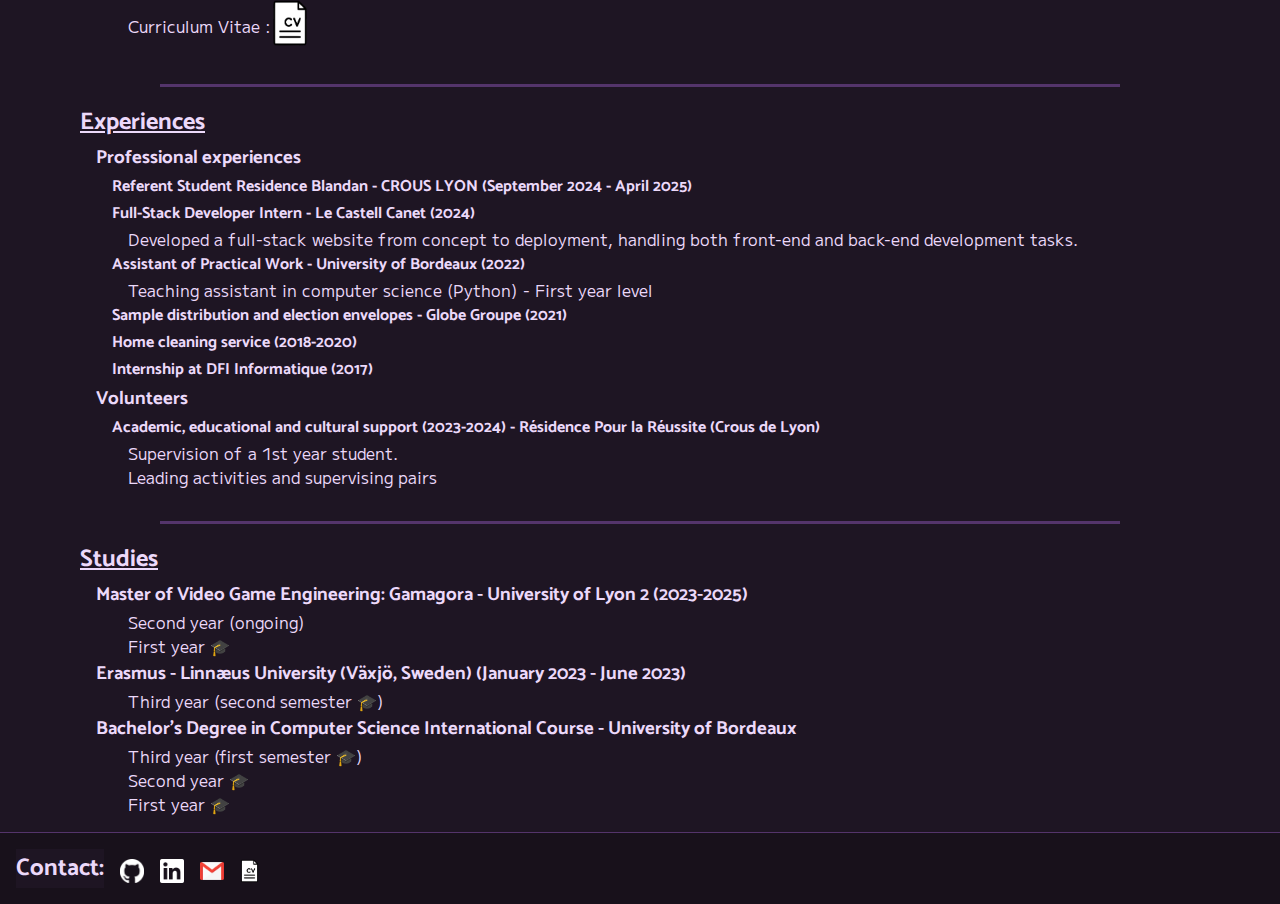
==== commit 82918a8f: "Added / Updated Projects" ====
--- a/about-me.html
+++ b/about-me.html
@@ -1,109 +1,109 @@
-<!DOCTYPE html>
-<html lang="en">
-    <head>
-        <meta charset="UTF-8">
-        <meta name="viewport" content="width=device-width, initial-scale=1.0">
-        <meta name="description" content="Welcome to my website/portfolio showing my work in game development">
-        <meta property="og:title" content="Renaud MACHECOURT-BOURGEOIS">
-        <title>About Me | Renaud Machecourt</title>
-        <link rel="stylesheet" href="./styles/style_about-me.css">
-        <link rel="stylesheet" href="./styles/stars.css">
-        <link rel="manifest" type="application/manifest+json" href="./resources/icons/icons.webmanifest">
-        <link rel="icon" href="./resources/images/logo/" type="image/x-icon">
-        <script src="./stars.js"></script>
-    </head>
-    <body>
-        <div class="header" id="header">
-            <div class="container">
-                <div class="logo">
-                    <a href="./index.html"><img src="./resources/images/logo/logo.jpg" alt="Logo"></a>
-                </div>
-                <nav class="navbar">
-                    <div class="onglets">
-                        <a href="./index.html">Home</a>
-                        <a href="./projects.html">Projects</a>
-                        <a href="./about-me.html">About Me</a>
-                        <a href="./index.html#contacts">Contact</a>
-                    </div>
-                </nav>
-            </div>
-            <div class="text-header" id="text-header">
-                <div class="links">
-                    <h1>Renaud <br>MACHECOURT-BOURGEOIS</h1>
-                    <h2>About Me</h2>
-                    <div class="socials">
-                        <a href="https://github.com/iTschoCapic"><img src="./resources/images/logo/GitHub.png" alt="GitHub Logo"></a>
-                        <a href="https://www.linkedin.com/in/renaud-machecourt-bourgeois/"><img src="./resources/images/logo/LinkedIn.png" alt="LinkedIn Logo"></a>
-                        <a href="mailto:renaud.mb.58@gmail.com"><img src="./resources/images/logo/Gmail.png" alt=""></a>
-                        <a href="./resources/MACHECOURT-BOURGEOIS_Renaud-Curriculum-Vitae.pdf" download><img src="./resources/images/logo/cv2.png" alt=""></a>
-                    </div>
-                </div>
-                    
-                <img src="./resources/images/photo.jpg" alt="" class="photo">
-                <div class="stars_animation">
-                    <div id="stars"></div>
-                    <div id="stars2"></div>
-                    <div id="stars3"></div>
-
-                    <div id="shooting-star"></div>
-                </div>
-            </div>
-        </div>
-        <main>
-            <div class="me">
-                <h2>About Me</h2>
-                    <p class="about-me-p">Hello! I'm Renaud Machecourt-Bourgeois, a passionate and driven game developer with a strong foundation in coding, game design, and a deep love for video games. I've been playing video games since I was 11, and this early interest has evolved into a dedication to creating and shaping the games I've always loved. I started coding at the age of 12, using online resources like openclassrooms.com and YouTube tutorials, and I haven't stopped learning ever since. My journey in tech has been driven by my curiosity and a genuine passion for problem-solving.</p>
-                    <br>
-                    <p class="about-me-p">I'm currently pursuing a Master's degree in game development at the University of Lyon 2 (Master's GAMAGORA), which has given me the opportunity to deepen my technical skills and expand my knowledge of game programming. Along the way, I've gained experience in both front-end and back-end development, as well as in hardware and software, through internships and personal projects. Most recently, I developed a full-stack website during my internship, managing the entire process from start to finish. This hands-on experience reinforced my ability to take on complex challenges and deliver polished results.</p>
-                    <br>
-                    <p class="about-me-p">Beyond coding, I have a wide range of personal interests that influence my work. Music, particularly US pop, is a big part of my life, and I enjoy using it as a source of inspiration for creativity. I'm also an avid fan of board games, with "Belote" being one of my favorites, which I play regularly with friends and family. These hobbies help me approach game development from a unique angle, understanding the importance of engaging, immersive experiences, whether they're in games, music, or social games.</p>
-                    <br>
-                    <p class="about-me-p">I'm passionate about developing interactive and fun experiences, and I'm always looking for new ways to grow as a developer. I've worked with a variety of programming languages, and I'm always ready to learn more. My goal is to continue to develop my skills and contribute to the gaming industry, particularly in the US or Canada, where I aspire to work as a gameplay programmer.</p>
-                    <br>
-                    <p class="about-me-p">Thanks for taking the time to check out my portfolio. I'm excited about the future and look forward to collaborating on innovative and impactful projects in the gaming world!</p>
-
-                    <p class="curriculum-vitae">Curriculum Vitae :<a href="./resources/MACHECOURT-BOURGEOIS_Renaud-Curriculum-Vitae.pdf" download><img src="./resources/images/logo/cv2.png" alt=""></a></p>
-                <div class="border"></div>
-            </div>
-            <div class="experiences">
-                <h2>Experiences</h2>
-                    <h3>Professional experiences</h3>
-                        <h4>Referent Student Residence Blandan - CROUS LYON (September 2024 - April 2025)</h4>
-                        <h4>Full-Stack Developer Intern - Le Castell Canet (2024)</h4>
-                            <p>Developed a full-stack website from concept to deployment, handling both front-end and back-end development tasks.</p>
-                        <h4>Assistant of Practical Work - University of Bordeaux (2022)</h4>
-                            <p>Teaching assistant in computer science (Python) - First year level</p>
-                        <h4>Sample distribution and election envelopes - Globe Groupe (2021)</h4>
-                        <h4>Home cleaning service (2018-2020)</h4>
-                        <h4>Internship at DFI Informatique (2017)</h4>
-
-                        <h3>Volunteers</h3>
-                            <h4>Academic, educational and cultural support (2023-2024) - Résidence Pour la Réussite (Crous de Lyon)</h4>
-                                <p>Supervision of a 1st year student.</p>
-                                <p>Leading activities and supervising pairs</p>
-                <div class="border"></div>
-            </div>
-            <div class="studies">
-                <h2>Studies</h2>
-                    <h3>Master of Video Game Engineering: Gamagora - University of Lyon 2 (2023-2025)</h3>
-                        <p>Second year (ongoing)</p>
-                        <p>First year 🎓</p>
-                    <h3>Erasmus - Linnæus University (Växjö, Sweden) (January 2023 - June 2023)</h3>
-                        <p>Third year (second semester 🎓)</p>
-                    <h3>Bachelor's Degree in Computer Science International Course - University of Bordeaux</h3>
-                        <p>Third year (first semester 🎓)</p>
-                        <p>Second year 🎓</p>
-                        <p>First year 🎓</p>
-            </div>
-        </main>
-        <footer>
-            <div class="contacts">
-                <h2>Contact:</h2>
-                <div class="github"><a href="https://github.com/iTschoCapic"><img src="./resources/images/logo/GitHub.png" alt="GitHub Logo"></a></div>
-                <div class="linkedin"><a href="https://www.linkedin.com/in/renaud-machecourt-bourgeois/"><img src="./resources/images/logo/LinkedIn.png" alt="LinkedIn Logo"></a></div>
-                <div class="mail"><a href="mailto:renaud.mb.58@gmail.com"><img src="./resources/images/logo/Gmail.png" alt=""></a></div>
-                <div class="curriculum-vitae"><a href="./resources/MACHECOURT-BOURGEOIS_Renaud-Curriculum-Vitae.pdf" download><img src="./resources/images/logo/cv2.png" alt=""></a></div>
-            </div>
-        </footer>
-    </body>
+<!DOCTYPE html>
+<html lang="en">
+    <head>
+        <meta charset="UTF-8">
+        <meta name="viewport" content="width=device-width, initial-scale=1.0">
+        <meta name="description" content="Welcome to my website/portfolio showing my work in game development">
+        <meta property="og:title" content="Renaud MACHECOURT-BOURGEOIS">
+        <title>About Me | Renaud Machecourt</title>
+        <link rel="stylesheet" href="./styles/style_about-me.css">
+        <link rel="stylesheet" href="./styles/stars.css">
+        <link rel="manifest" type="application/manifest+json" href="./resources/icons/icons.webmanifest">
+        <link rel="icon" href="./resources/images/logo/" type="image/x-icon">
+        <script src="./stars.js"></script>
+    </head>
+    <body>
+        <div class="header" id="header">
+            <div class="container">
+                <div class="logo">
+                    <a href="./index.html"><img src="./resources/images/logo/logo.jpg" alt="Logo"></a>
+                </div>
+                <nav class="navbar">
+                    <div class="onglets">
+                        <a href="./index.html">Home</a>
+                        <a href="./projects.html">Projects</a>
+                        <a href="./about-me.html">About Me</a>
+                        <a href="./index.html#contacts">Contact</a>
+                    </div>
+                </nav>
+            </div>
+            <div class="text-header" id="text-header">
+                <div class="links">
+                    <h1>Renaud <br>MACHECOURT-BOURGEOIS</h1>
+                    <h2>About Me</h2>
+                    <div class="socials">
+                        <a href="https://github.com/iTschoCapic"><img src="./resources/images/logo/GitHub.png" alt="GitHub Logo"></a>
+                        <a href="https://www.linkedin.com/in/renaud-machecourt-bourgeois/"><img src="./resources/images/logo/LinkedIn.png" alt="LinkedIn Logo"></a>
+                        <a href="mailto:renaud.mb.58@gmail.com"><img src="./resources/images/logo/Gmail.png" alt=""></a>
+                        <a href="./resources/MACHECOURT-BOURGEOIS_Renaud-Curriculum-Vitae.pdf" download><img src="./resources/images/logo/cv2.png" alt=""></a>
+                    </div>
+                </div>
+                    
+                <img src="./resources/images/photo.jpg" alt="" class="photo">
+                <div class="stars_animation">
+                    <div id="stars"></div>
+                    <div id="stars2"></div>
+                    <div id="stars3"></div>
+
+                    <div id="shooting-star"></div>
+                </div>
+            </div>
+        </div>
+        <main>
+            <div class="me">
+                <h2>About Me</h2>
+                    <p class="about-me-p">Hello! I'm Renaud Machecourt-Bourgeois, a passionate and driven game developer with a strong foundation in coding, game design, and a deep love for video games. I've been playing video games since I was 11, and this early interest has evolved into a dedication to creating and shaping the games I've always loved. I started coding at the age of 12, using online resources like openclassrooms.com and YouTube tutorials, and I haven't stopped learning ever since. My journey in tech has been driven by my curiosity and a genuine passion for problem-solving.</p>
+                    <br>
+                    <p class="about-me-p">I'm currently pursuing a Master's degree in game development at the University of Lyon 2 (Master's GAMAGORA), which has given me the opportunity to deepen my technical skills and expand my knowledge of game programming. Along the way, I've gained experience in both front-end and back-end development, as well as in hardware and software, through internships and personal projects. Most recently, I developed a full-stack website during my internship, managing the entire process from start to finish. This hands-on experience reinforced my ability to take on complex challenges and deliver polished results.</p>
+                    <br>
+                    <p class="about-me-p">Beyond coding, I have a wide range of personal interests that influence my work. Music, particularly US pop, is a big part of my life, and I enjoy using it as a source of inspiration for creativity. I'm also an avid fan of board games, with "Belote" being one of my favorites, which I play regularly with friends and family. These hobbies help me approach game development from a unique angle, understanding the importance of engaging, immersive experiences, whether they're in games, music, or social games.</p>
+                    <br>
+                    <p class="about-me-p">I'm passionate about developing interactive and fun experiences, and I'm always looking for new ways to grow as a developer. I've worked with a variety of programming languages, and I'm always ready to learn more. My goal is to continue to develop my skills and contribute to the gaming industry, particularly in the US or Canada, where I aspire to work as a gameplay programmer.</p>
+                    <br>
+                    <p class="about-me-p">Thanks for taking the time to check out my portfolio. I'm excited about the future and look forward to collaborating on innovative and impactful projects in the gaming world!</p>
+
+                    <p class="curriculum-vitae">Curriculum Vitae :<a href="./resources/MACHECOURT-BOURGEOIS_Renaud-Curriculum-Vitae.pdf" download><img src="./resources/images/logo/cv2.png" alt=""></a></p>
+                <div class="border"></div>
+            </div>
+            <div class="experiences">
+                <h2>Experiences</h2>
+                    <h3>Professional experiences</h3>
+                        <h4>Referent Student Residence Blandan - CROUS LYON (September 2024 - April 2025)</h4>
+                        <h4>Full-Stack Developer Intern - Le Castell Canet (2024)</h4>
+                            <p>Developed a full-stack website from concept to deployment, handling both front-end and back-end development tasks.</p>
+                        <h4>Assistant of Practical Work - University of Bordeaux (2022)</h4>
+                            <p>Teaching assistant in computer science (Python) - First year level</p>
+                        <h4>Sample distribution and election envelopes - Globe Groupe (2021)</h4>
+                        <h4>Home cleaning service (2018-2020)</h4>
+                        <h4>Internship at DFI Informatique (2017)</h4>
+
+                        <h3>Volunteers</h3>
+                            <h4>Academic, educational and cultural support (2023-2024) - Résidence Pour la Réussite (Crous de Lyon)</h4>
+                                <p>Supervision of a 1st year student.</p>
+                                <p>Leading activities and supervising pairs</p>
+                <div class="border"></div>
+            </div>
+            <div class="studies">
+                <h2>Studies</h2>
+                    <h3>Master of Video Game Engineering: Gamagora - University of Lyon 2 (2023-2025)</h3>
+                        <p>Second year (ongoing)</p>
+                        <p>First year 🎓</p>
+                    <h3>Erasmus - Linnæus University (Växjö, Sweden) (January 2023 - June 2023)</h3>
+                        <p>Third year (second semester 🎓)</p>
+                    <h3>Bachelor's Degree in Computer Science International Course - University of Bordeaux</h3>
+                        <p>Third year (first semester 🎓)</p>
+                        <p>Second year 🎓</p>
+                        <p>First year 🎓</p>
+            </div>
+        </main>
+        <footer>
+            <div class="contacts">
+                <h2>Contact:</h2>
+                <div class="github"><a href="https://github.com/iTschoCapic"><img src="./resources/images/logo/GitHub.png" alt="GitHub Logo"></a></div>
+                <div class="linkedin"><a href="https://www.linkedin.com/in/renaud-machecourt-bourgeois/"><img src="./resources/images/logo/LinkedIn.png" alt="LinkedIn Logo"></a></div>
+                <div class="mail"><a href="mailto:renaud.mb.58@gmail.com"><img src="./resources/images/logo/Gmail.png" alt=""></a></div>
+                <div class="curriculum-vitae"><a href="./resources/MACHECOURT-BOURGEOIS_Renaud-Curriculum-Vitae.pdf" download><img src="./resources/images/logo/cv2.png" alt=""></a></div>
+            </div>
+        </footer>
+    </body>
 </html>--- a/styles/style_about-me.css
+++ b/styles/style_about-me.css
@@ -1,351 +1,357 @@
-@import url('https://fonts.googleapis.com/css2?family=Catamaran:wght@100..900&family=M+PLUS+2:wght@100..900&display=swap');
-
-:root {
-    --background: #18111B;      /* 1 */
-    --foreground: #1E1523;      /* 2 */
-
-    --border: #54346B;          /* 6 */
-
-    --card: #301C3B;            /* 3 */
-    --card-foreground: #3D224E; /* 4 */
-
-    --primary: #ECD9FA;
-    --primary-foreground: #D19DFF;
-
-    --ring: #664282;            /* 7 */
-
-    --radius: 0.5rem;
-}
-
-/* Basic reset and styling */
-* {
-    margin: 0;
-    padding: 0;
-    box-sizing: border-box;
-    background-color: #1E1523;
-    color: var(--primary);
-}
-
-body {
-    font-size: 1rem; /* Sets a base font-size for rem units */
-}
-
-h1, h2, h3, h4, h5, h6 {
-    font-family: Catamaran;
-}
-
-p, .skill, a {
-    font-family: 'M PLUS 2';
-}
-
-.header {
-    font-family: Catamaran;
-    width: 100%;
-    padding: 0.5rem 2%;
-}
-
-.header .container {
-    display: flex; /* Use flexbox to place logo and navbar side by side */
-    justify-content: space-between; /* Distribute space between logo and navbar */
-    align-items: center; /* Align them vertically in the middle */
-    height: 3rem; /* Set a height for the container */
-    width: 100%;
-    padding: 0.5rem 1%; /* Padding on the left and right */
-}
-
-/* -------------------------------------------------- */
-/* ---------------------- Logo ---------------------- */
-/* -------------------------------------------------- */
-
-body .header .logo{
-    z-index: 3;
-    height: 3rem;
-    border-radius: 0.5rem;
-}
-
-body .header .logo a {
-    display: flex;
-    border-radius: 0.5rem;
-}
-
-body .header .logo a:hover {
-    opacity: 0.7;
-    transition: ease 0.3s;
-}
-
-body .header .logo a img {
-    max-width: 100%;
-    max-height: 100%;
-    width: 3rem;
-    border-radius: 0.5rem;
-}
-
-/* -------------------------------------------------- */
-/* --------------------- NavBar --------------------- */
-/* -------------------------------------------------- */
-.navbar {
-    z-index: 0;
-    display: grid;
-    justify-content: right;
-    border-bottom: solid 0.1rem var(--border);
-}
-
-.navbar a {
-    display: flex;
-    text-decoration: none;
-    padding: 0.5rem 1rem;
-    font-weight: 500;
-    transition: background-color 0.3s ease;
-}
-
-.navbar a:hover {
-    background-color: var(--foreground); /* #9A5CD0 */ 
-}
-
-.navbar .onglets {
-    display: flex;
-}
-
-.navbar .onglets :hover {
-    background-color: var(--card);
-}
-
-.navbar .onglets img {
-    width: 1rem;
-    margin-top: 0.4rem;
-    margin-left: 0.2rem;
-    margin-bottom: 0.4rem;
-}
-
-.navbar .onglets img:hover {
-    width: 1rem;
-    font-weight: bold;
-    text-decoration: none;
-    border-bottom: none;
-}
-
-/* -------------------------------------------------- */
-/* ------------------ Text-Header ------------------- */
-/* -------------------------------------------------- */
-
-.header .text-header {
-    margin-top: 0.5rem;
-    min-height: 60rem;
-    max-height: 60rem;
-    position: relative;
-    z-index: 2;
-    display: flex;
-    flex-direction: row;
-    align-items: center;
-    justify-content: space-between;
-    border: solid 0.1rem var(--primary);
-    background-color: transparent;
-    overflow: hidden;
-}
-
-.header .text-header .links {
-    background-color: transparent;
-    margin-left: 10rem;
-}
-
-.header .text-header .links h1 {
-    color: var(--primary);
-    text-align: left;
-    letter-spacing: 1rem;
-
-    background: linear-gradient(var(--primary), rgba(236, 217, 250, 0.5));
-    -webkit-background-clip: text;
-    -webkit-text-fill-color: transparent;
-    background-clip: text;
-    color: transparent;
-    background-color: transparent;
-}
-
-.header .text-header .links h2 {
-    color: var(--primary-foreground);
-    text-align: left;
-    letter-spacing: 0.5rem;
-
-    -webkit-background-clip: text;
-    background-clip: text;
-    background-color: transparent;
-}
-
-.header .text-header .links .socials {
-    z-index: 2;
-    display: flex;
-    flex-direction: row;
-    justify-content: left;
-    gap: 1rem;
-    align-items: center;
-    background-color: transparent;
-}
-
-.header .text-header .links .socials a {
-    width: 1.5rem;
-    height: 1.5rem;
-    background-color: transparent;
-}
-
-.header .text-header .links .socials a img {
-    width: 1.5rem;
-    height: 1.5rem;
-    background-color: transparent;
-}
-
-.header .text-header img {
-    z-index: 1;
-    border-radius: 0.5rem;
-    width: 30rem;
-    margin-right: 10rem;
-}
-
-/* -------------------------------------------------- */
-/* ---------------------- Main ---------------------- */
-/* -------------------------------------------------- */
-
-main {
-    padding-bottom: 1rem;
-    margin: 0rem 10rem 0rem 10rem;
-}
-
-main .border {
-    padding: 1rem 0rem 0rem 0rem;
-    margin-top: 2rem;
-    border-top: solid 0.2rem var(--border);
-}
-
-main img {
-    height: 3rem;
-}
-
-main h2 {
-    margin-left: -5rem;
-    margin-right: -5rem;
-    text-decoration: underline;
-}
-
-main h3 {
-    margin-left: -4rem;
-    margin-right: -4rem;
-}
-
-main h4 {
-    margin-left: -3rem;
-    margin-right: -3rem;
-}
-
-main p {
-    margin-left: -2rem;
-    margin-right: -2rem;
-    text-align: justify;
-}
-
-main .curriculum-vitae {
-    margin-left: -2rem;
-    margin-right: -2rem;
-    text-align: justify;
-    display: flex;          /* Enable flexbox layout */
-    align-items: center;     /* Vertically center the content */
-}
-
-/* -------------------------------------------------- */
-/* --------------------- Footer --------------------- */
-/* -------------------------------------------------- */
-
-footer {
-    display: flex;
-    justify-content: space-between;
-    padding: 1rem;
-    border-top: solid 0.1rem var(--border);
-    background-color: var(--background);
-    width: 100%;
-    box-sizing: border-box; /* Ensure padding is included in the width */
-}
-
-footer .contacts a {
-    text-decoration: none;
-    background-color: var(--background);
-}
-
-footer .contacts a img {
-    height: 1.5rem;
-    background-color: var(--background);
-}
-
-footer .contacts {
-    display: flex;
-    flex-direction: row;
-    gap: 1rem;
-    align-items: flex-end;
-    background-color: var(--background);
-}
-
-@media (max-width: 768px) {
-    
-    .navbar {
-        white-space: nowrap;
-    }
-
-    .navbar a {
-        padding: 0.5rem 0.5rem;
-    }
-
-    .header .text-header {
-        min-height: 50rem;
-        max-height: 50rem;
-        align-items: start;
-    }
-    
-    .header .text-header .links {
-        margin: 0rem 0rem 0rem 1rem;
-    }
-    
-    .header .text-header .photo {
-        position: absolute;
-        width: 20rem;
-        margin: 28rem 0rem 0rem 3rem;
-    }
-
-    main {
-        padding-bottom: 1rem;
-        margin: 0rem 3rem 0rem 3rem;
-    }
-    
-    main .border {
-        padding: 1rem 0rem 0rem 0rem;
-        margin-top: 2rem;
-        border-top: solid 0.2rem var(--border);
-    }
-    
-    main img {
-        height: 3rem;
-    }
-    
-    main h2 {
-        margin-left: -2rem;
-        margin-right: -2rem;
-        text-decoration: underline;
-    }
-    
-    main h3 {
-        margin-left: -1rem;
-        margin-right: -1rem;
-    }
-    
-    main h4 {
-        margin-left: 0rem;
-        margin-right: 0rem;
-    }
-    
-    main p {
-        margin-left: 1rem;
-        margin-right: 1rem;
-        text-align: justify;
-    }
-
-    main .about-me-p {
-        margin-left: -2rem;
-        margin-right: -2rem;
-    }
+@import url('https://fonts.googleapis.com/css2?family=Catamaran:wght@100..900&family=M+PLUS+2:wght@100..900&display=swap');
+
+:root {
+    --background: #18111B;      /* 1 */
+    --foreground: #1E1523;      /* 2 */
+
+    --border: #54346B;          /* 6 */
+
+    --card: #301C3B;            /* 3 */
+    --card-foreground: #3D224E; /* 4 */
+
+    --primary: #ECD9FA;
+    --primary-foreground: #D19DFF;
+
+    --ring: #664282;            /* 7 */
+
+    --radius: 0.5rem;
+}
+
+/* Basic reset and styling */
+* {
+    margin: 0;
+    padding: 0;
+    box-sizing: border-box;
+    background-color: #1E1523;
+    color: var(--primary);
+}
+
+body {
+    font-size: 1rem; /* Sets a base font-size for rem units */
+}
+
+h1, h2, h3, h4, h5, h6 {
+    font-family: Catamaran;
+}
+
+p, a, span {
+    font-family: 'M PLUS 2';
+}
+
+.header {
+    font-family: Catamaran;
+    width: 100%;
+    padding: 0.5rem 2%;
+}
+
+.header .container {
+    display: flex; /* Use flexbox to place logo and navbar side by side */
+    justify-content: space-between; /* Distribute space between logo and navbar */
+    align-items: center; /* Align them vertically in the middle */
+    height: 3rem; /* Set a height for the container */
+    width: 100%;
+    padding: 0.5rem 1%; /* Padding on the left and right */
+}
+
+/* -------------------------------------------------- */
+/* ---------------------- Logo ---------------------- */
+/* -------------------------------------------------- */
+
+body .header .logo{
+    z-index: 3;
+    height: 3rem;
+    border-radius: 0.5rem;
+}
+
+body .header .logo a {
+    display: flex;
+    border-radius: 0.5rem;
+}
+
+body .header .logo a:hover {
+    opacity: 0.7;
+    transition: ease 0.3s;
+}
+
+body .header .logo a img {
+    max-width: 100%;
+    max-height: 100%;
+    width: 3rem;
+    border-radius: 0.5rem;
+}
+
+/* -------------------------------------------------- */
+/* --------------------- NavBar --------------------- */
+/* -------------------------------------------------- */
+.navbar {
+    z-index: 0;
+    display: grid;
+    justify-content: right;
+    border-bottom: solid 0.1rem var(--border);
+}
+
+.navbar a {
+    display: flex;
+    text-decoration: none;
+    padding: 0.5rem 1rem;
+    font-weight: 500;
+    transition: background-color 0.3s ease;
+}
+
+.navbar a:hover {
+    background-color: var(--foreground); /* #9A5CD0 */ 
+}
+
+.navbar .onglets {
+    display: flex;
+}
+
+.navbar .onglets :hover {
+    background-color: var(--card);
+}
+
+.navbar .onglets img {
+    width: 1rem;
+    margin-top: 0.4rem;
+    margin-left: 0.2rem;
+    margin-bottom: 0.4rem;
+}
+
+.navbar .onglets img:hover {
+    width: 1rem;
+    font-weight: bold;
+    text-decoration: none;
+    border-bottom: none;
+}
+
+/* -------------------------------------------------- */
+/* ------------------ Text-Header ------------------- */
+/* -------------------------------------------------- */
+
+.header .text-header {
+    margin-top: 0.5rem;
+    min-height: 60rem;
+    max-height: 60rem;
+    position: relative;
+    z-index: 2;
+    display: flex;
+    flex-direction: row;
+    align-items: center;
+    justify-content: space-between;
+    border: solid 0.1rem var(--primary);
+    background-color: transparent;
+    overflow: hidden;
+}
+
+.header .text-header .links {
+    background-color: transparent;
+    margin-left: 10rem;
+}
+
+.header .text-header .links h1 {
+    color: var(--primary);
+    text-align: left;
+    letter-spacing: 1rem;
+
+    background: linear-gradient(var(--primary), rgba(236, 217, 250, 0.5));
+    -webkit-background-clip: text;
+    -webkit-text-fill-color: transparent;
+    background-clip: text;
+    color: transparent;
+    background-color: transparent;
+}
+
+.header .text-header .links h2 {
+    color: var(--primary-foreground);
+    text-align: left;
+    letter-spacing: 0.5rem;
+
+    -webkit-background-clip: text;
+    background-clip: text;
+    background-color: transparent;
+}
+
+.header .text-header .links .socials {
+    z-index: 2;
+    display: flex;
+    flex-direction: row;
+    justify-content: left;
+    gap: 1rem;
+    align-items: center;
+    background-color: transparent;
+}
+
+.header .text-header .links .socials a {
+    width: 1.5rem;
+    height: 1.5rem;
+    background-color: transparent;
+    transition: ease-in-out 0.2s;
+}
+
+.header .text-header .links .socials a:hover {
+    margin-top: -3px;
+    transition: ease-in-out 0.2s;
+}
+
+.header .text-header .links .socials a img {
+    width: 1.5rem;
+    height: 1.5rem;
+    background-color: transparent;
+}
+
+.header .text-header img {
+    z-index: 1;
+    border-radius: 0.5rem;
+    width: 30rem;
+    margin-right: 10rem;
+}
+
+/* -------------------------------------------------- */
+/* ---------------------- Main ---------------------- */
+/* -------------------------------------------------- */
+
+main {
+    padding-bottom: 1rem;
+    margin: 0rem 10rem 0rem 10rem;
+}
+
+main .border {
+    padding: 1rem 0rem 0rem 0rem;
+    margin-top: 2rem;
+    border-top: solid 0.2rem var(--border);
+}
+
+main img {
+    height: 3rem;
+}
+
+main h2 {
+    margin-left: -5rem;
+    margin-right: -5rem;
+    text-decoration: underline;
+}
+
+main h3 {
+    margin-left: -4rem;
+    margin-right: -4rem;
+}
+
+main h4 {
+    margin-left: -3rem;
+    margin-right: -3rem;
+}
+
+main p {
+    margin-left: -2rem;
+    margin-right: -2rem;
+    text-align: justify;
+}
+
+main .curriculum-vitae {
+    margin-left: -2rem;
+    margin-right: -2rem;
+    text-align: justify;
+    display: flex;          /* Enable flexbox layout */
+    align-items: center;     /* Vertically center the content */
+}
+
+/* -------------------------------------------------- */
+/* --------------------- Footer --------------------- */
+/* -------------------------------------------------- */
+
+footer {
+    display: flex;
+    justify-content: space-between;
+    padding: 1rem;
+    border-top: solid 0.1rem var(--border);
+    background-color: var(--background);
+    width: 100%;
+    box-sizing: border-box; /* Ensure padding is included in the width */
+}
+
+footer .contacts a {
+    text-decoration: none;
+    background-color: var(--background);
+}
+
+footer .contacts a img {
+    height: 1.5rem;
+    background-color: var(--background);
+}
+
+footer .contacts {
+    display: flex;
+    flex-direction: row;
+    gap: 1rem;
+    align-items: flex-end;
+    background-color: var(--background);
+}
+
+@media (max-width: 768px) {
+    
+    .navbar {
+        white-space: nowrap;
+    }
+
+    .navbar a {
+        padding: 0.5rem 0.5rem;
+    }
+
+    .header .text-header {
+        min-height: 50rem;
+        max-height: 50rem;
+        align-items: start;
+    }
+    
+    .header .text-header .links {
+        margin: 0rem 0rem 0rem 1rem;
+    }
+    
+    .header .text-header .photo {
+        position: absolute;
+        width: 20rem;
+        margin: 28rem 0rem 0rem 3rem;
+    }
+
+    main {
+        padding-bottom: 1rem;
+        margin: 0rem 3rem 0rem 3rem;
+    }
+    
+    main .border {
+        padding: 1rem 0rem 0rem 0rem;
+        margin-top: 2rem;
+        border-top: solid 0.2rem var(--border);
+    }
+    
+    main img {
+        height: 3rem;
+    }
+    
+    main h2 {
+        margin-left: -2rem;
+        margin-right: -2rem;
+        text-decoration: underline;
+    }
+    
+    main h3 {
+        margin-left: -1rem;
+        margin-right: -1rem;
+    }
+    
+    main h4 {
+        margin-left: 0rem;
+        margin-right: 0rem;
+    }
+    
+    main p {
+        margin-left: 1rem;
+        margin-right: 1rem;
+        text-align: justify;
+    }
+
+    main .about-me-p {
+        margin-left: -2rem;
+        margin-right: -2rem;
+    }
 }--- a/styles/stars.css
+++ b/styles/stars.css
@@ -1,7 +1,7 @@
 :root {
-    --shadows-small: multiple-box-shadow(700);
-    --shadows-medium: multiple-box-shadow(200);
-    --shadows-big: multiple-box-shadow(100);
+    --shadows-small: multiple-box-shadow(2800);
+    --shadows-medium: multiple-box-shadow(800);
+    --shadows-big: multiple-box-shadow(400);
     --shadows-shooting: multiple-box-shadow(1);
 }
 
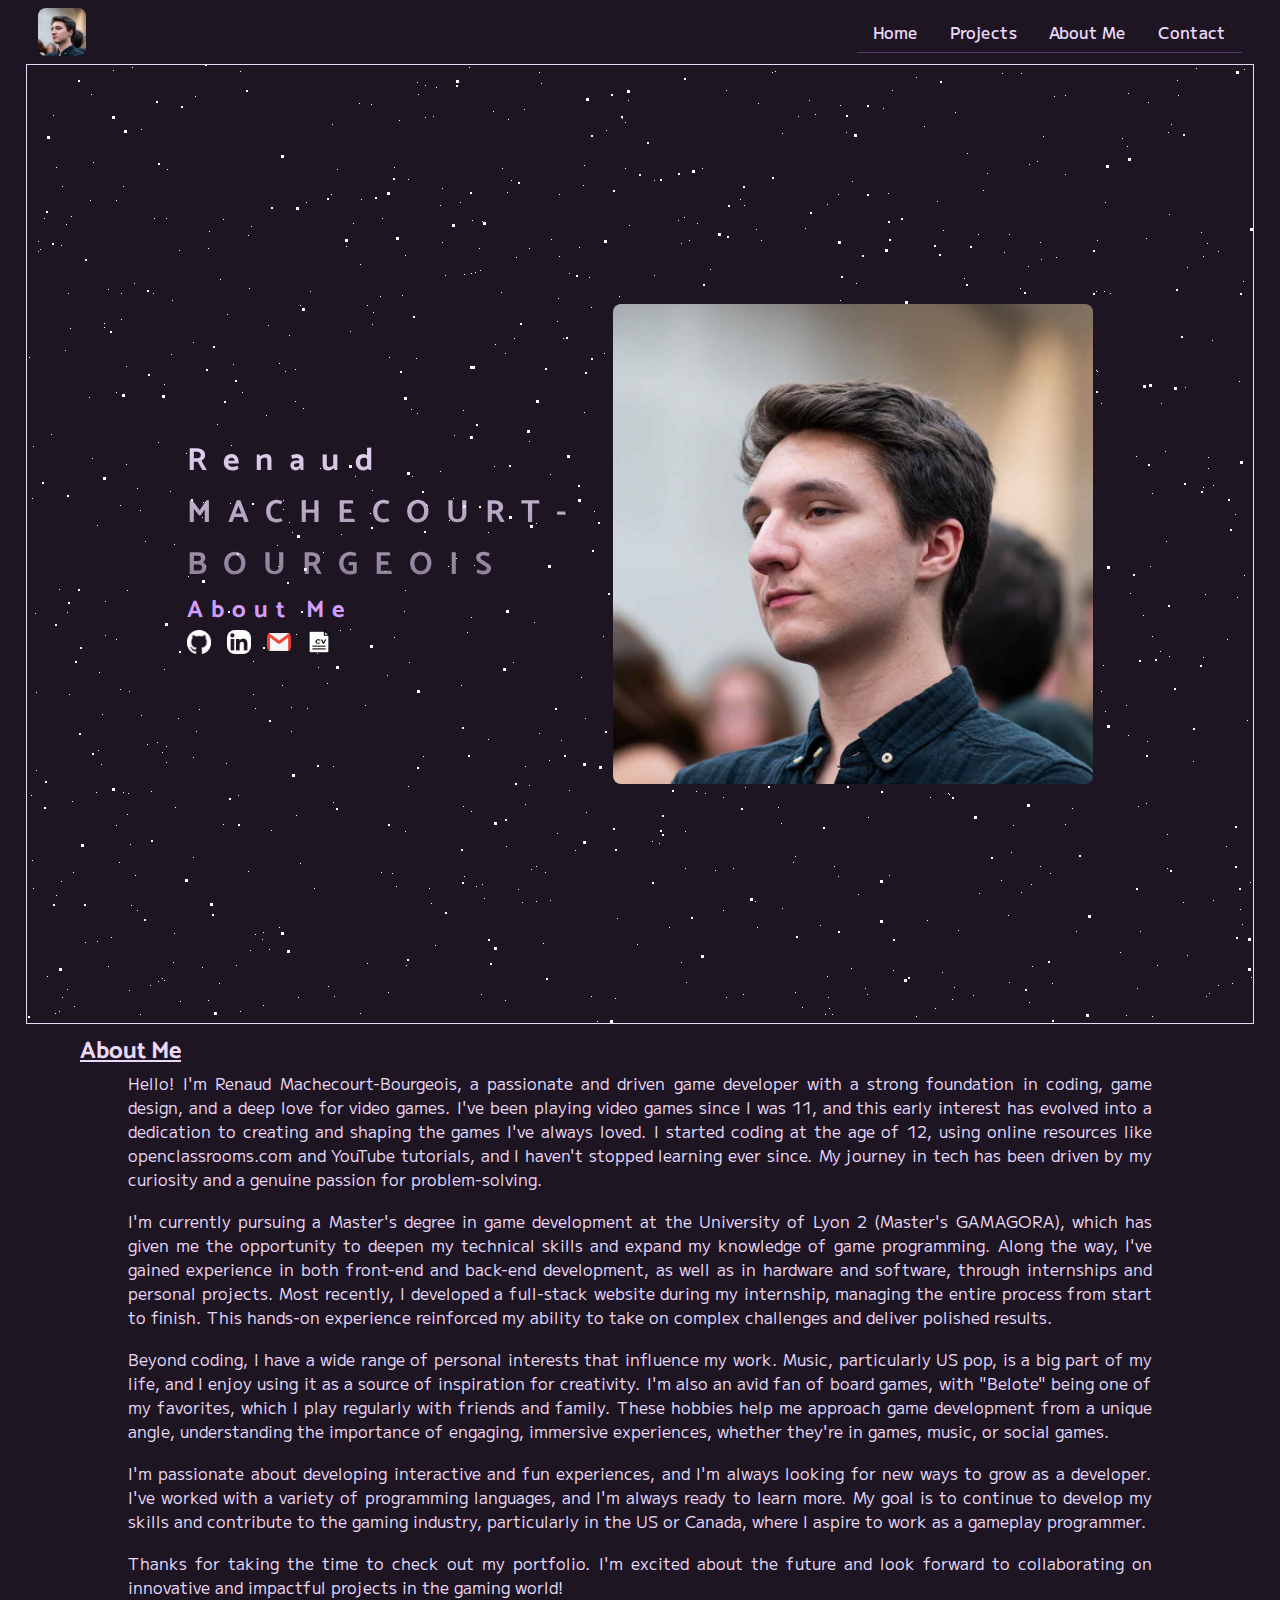
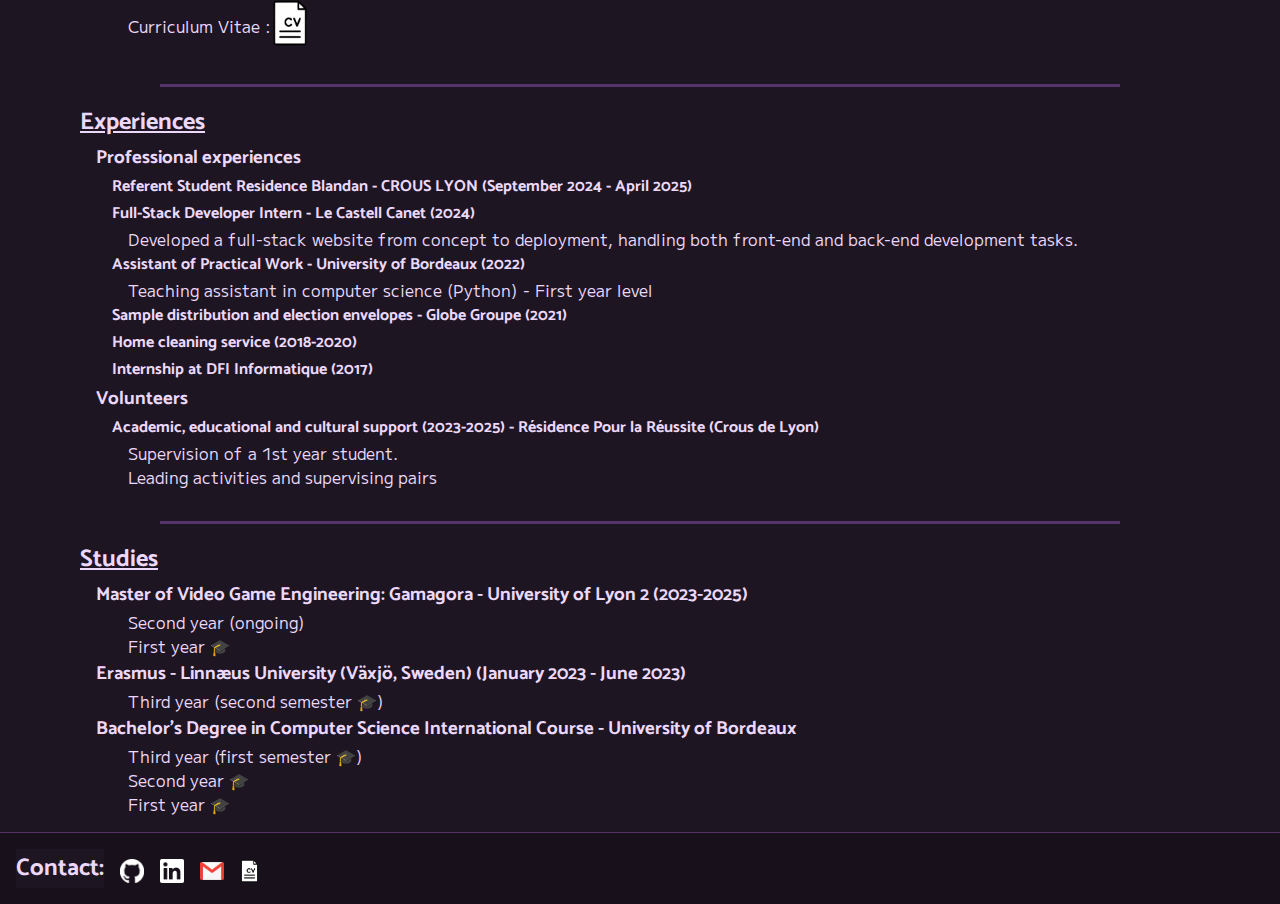
==== commit 29553543: "Updated About-Me" ====
--- a/about-me.html
+++ b/about-me.html
@@ -78,7 +78,7 @@
                         <h4>Internship at DFI Informatique (2017)</h4>
 
                         <h3>Volunteers</h3>
-                            <h4>Academic, educational and cultural support (2023-2024) - Résidence Pour la Réussite (Crous de Lyon)</h4>
+                            <h4>Academic, educational and cultural support (2023-2025) - Résidence Pour la Réussite (Crous de Lyon)</h4>
                                 <p>Supervision of a 1st year student.</p>
                                 <p>Leading activities and supervising pairs</p>
                 <div class="border"></div>
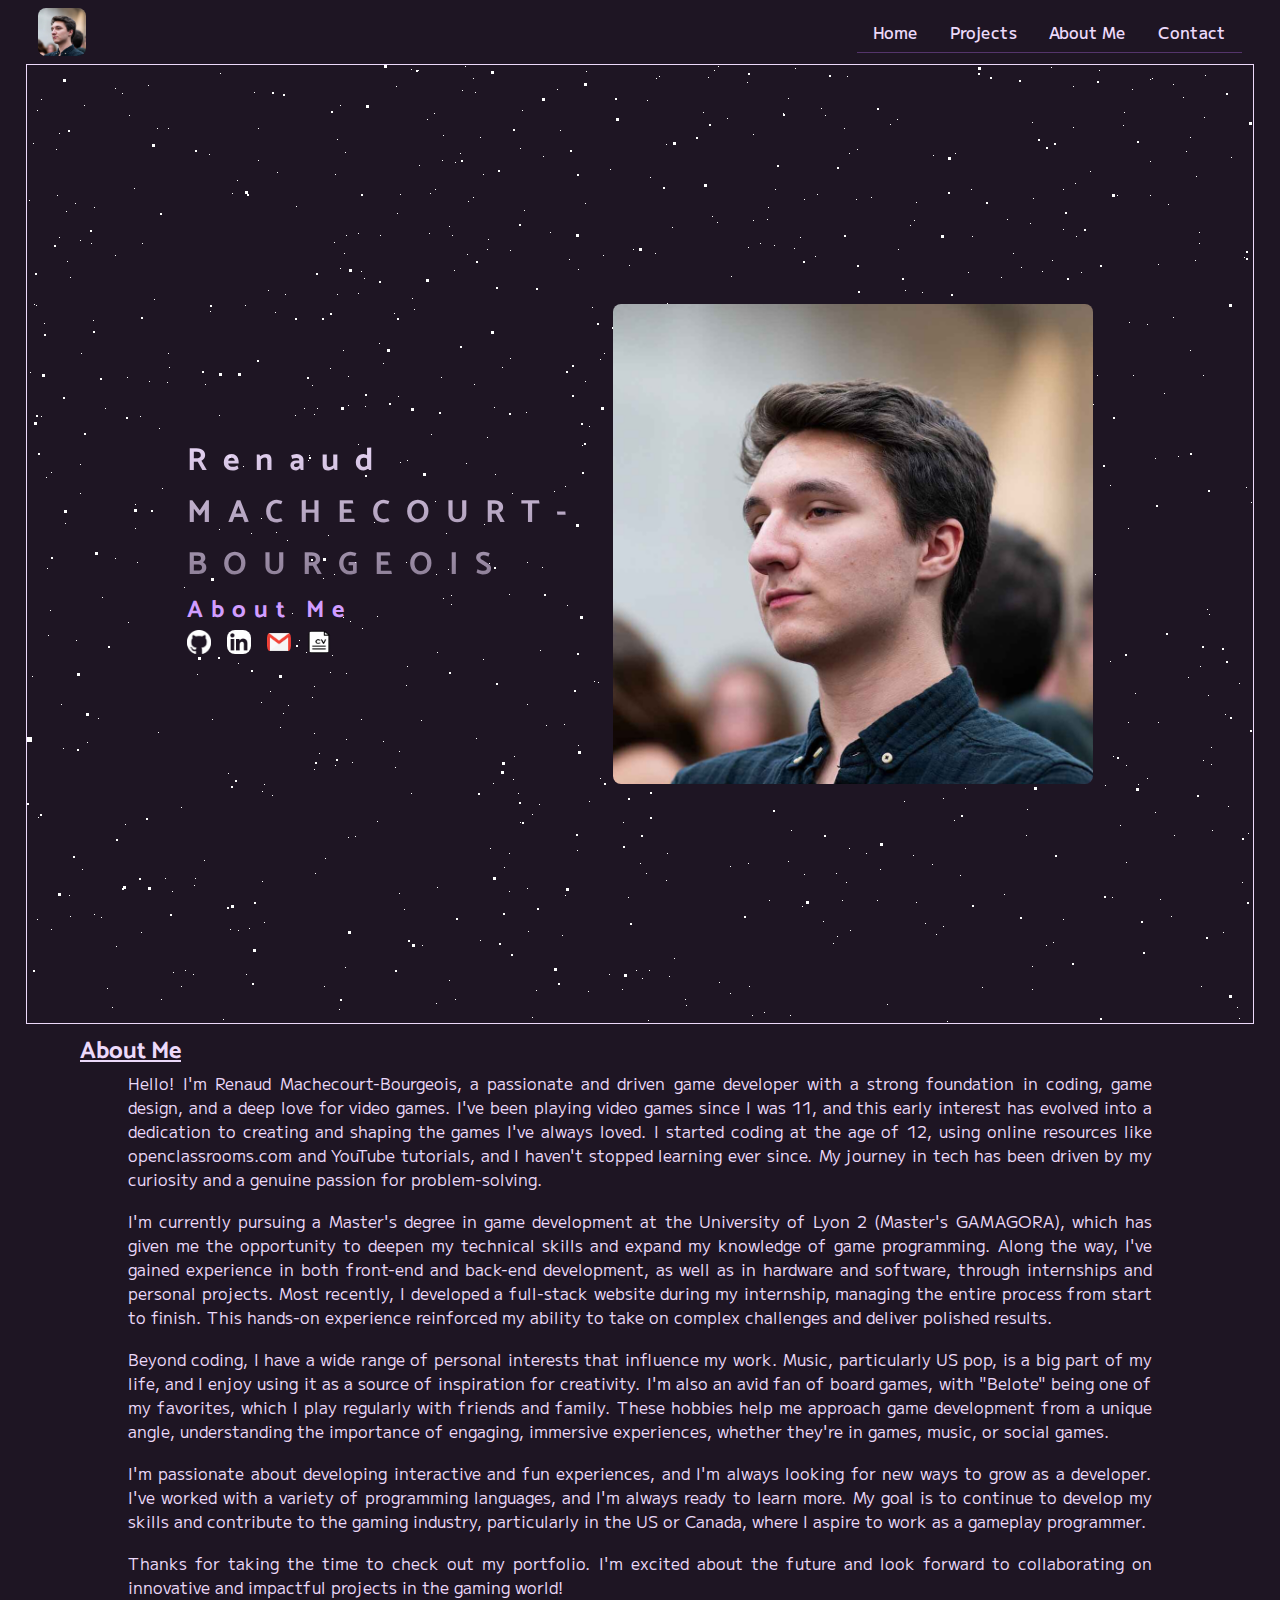
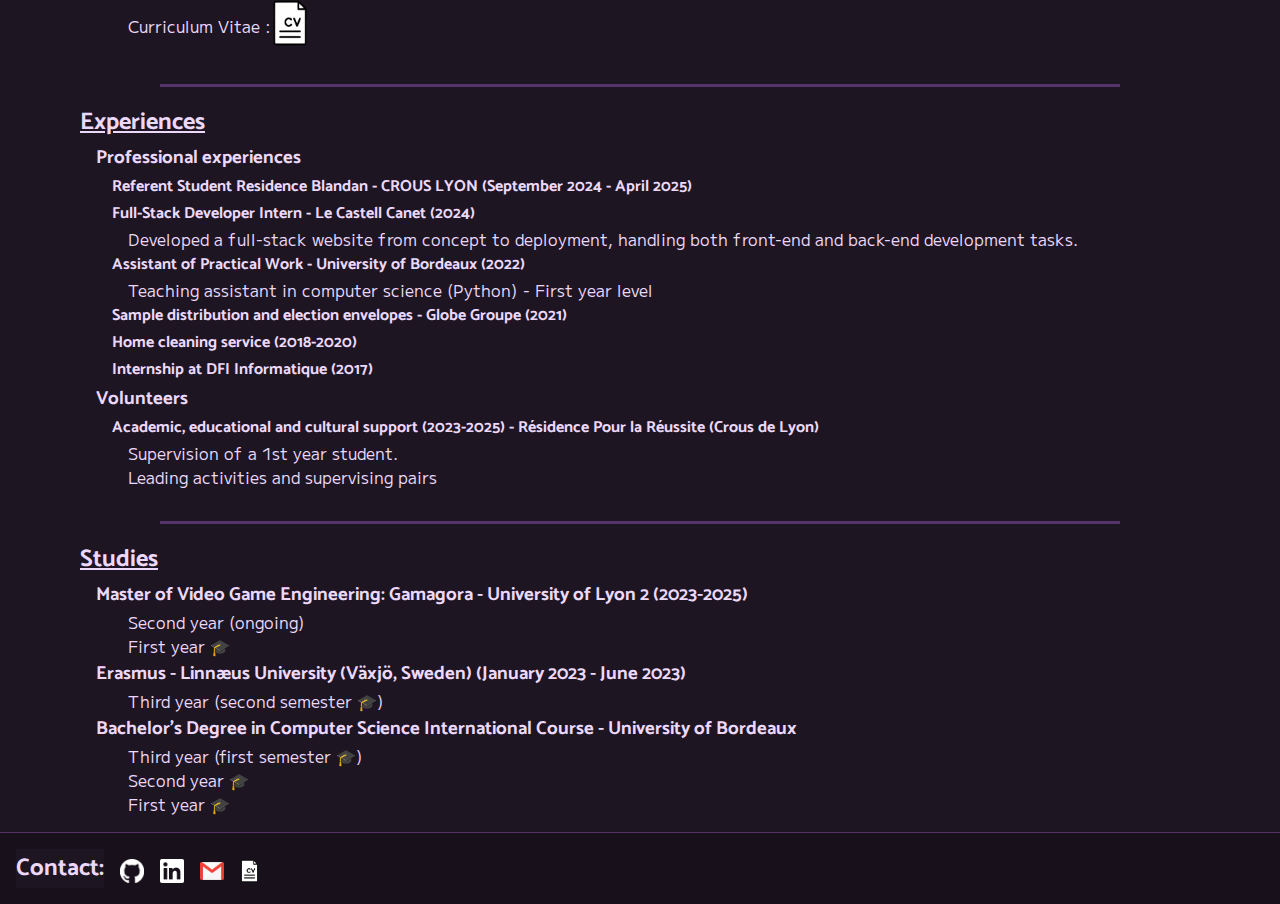
==== commit ea994163: "External Link in new Tab" ====
--- a/about-me.html
+++ b/about-me.html
@@ -32,8 +32,8 @@
                     <h1>Renaud <br>MACHECOURT-BOURGEOIS</h1>
                     <h2>About Me</h2>
                     <div class="socials">
-                        <a href="https://github.com/iTschoCapic"><img src="./resources/images/logo/GitHub.png" alt="GitHub Logo"></a>
-                        <a href="https://www.linkedin.com/in/renaud-machecourt-bourgeois/"><img src="./resources/images/logo/LinkedIn.png" alt="LinkedIn Logo"></a>
+                        <a href="https://github.com/iTschoCapic" target="_blank"><img src="./resources/images/logo/GitHub.png" alt="GitHub Logo"></a>
+                        <a href="https://www.linkedin.com/in/renaud-machecourt-bourgeois/" target="_blank"><img src="./resources/images/logo/LinkedIn.png" alt="LinkedIn Logo"></a>
                         <a href="mailto:renaud.mb.58@gmail.com"><img src="./resources/images/logo/Gmail.png" alt=""></a>
                         <a href="./resources/MACHECOURT-BOURGEOIS_Renaud-Curriculum-Vitae.pdf" download><img src="./resources/images/logo/cv2.png" alt=""></a>
                     </div>
@@ -99,8 +99,8 @@
         <footer>
             <div class="contacts">
                 <h2>Contact:</h2>
-                <div class="github"><a href="https://github.com/iTschoCapic"><img src="./resources/images/logo/GitHub.png" alt="GitHub Logo"></a></div>
-                <div class="linkedin"><a href="https://www.linkedin.com/in/renaud-machecourt-bourgeois/"><img src="./resources/images/logo/LinkedIn.png" alt="LinkedIn Logo"></a></div>
+                <div class="github"><a href="https://github.com/iTschoCapic" target="_blank"><img src="./resources/images/logo/GitHub.png" alt="GitHub Logo"></a></div>
+                <div class="linkedin"><a href="https://www.linkedin.com/in/renaud-machecourt-bourgeois/" target="_blank"><img src="./resources/images/logo/LinkedIn.png" alt="LinkedIn Logo"></a></div>
                 <div class="mail"><a href="mailto:renaud.mb.58@gmail.com"><img src="./resources/images/logo/Gmail.png" alt=""></a></div>
                 <div class="curriculum-vitae"><a href="./resources/MACHECOURT-BOURGEOIS_Renaud-Curriculum-Vitae.pdf" download><img src="./resources/images/logo/cv2.png" alt=""></a></div>
             </div>
